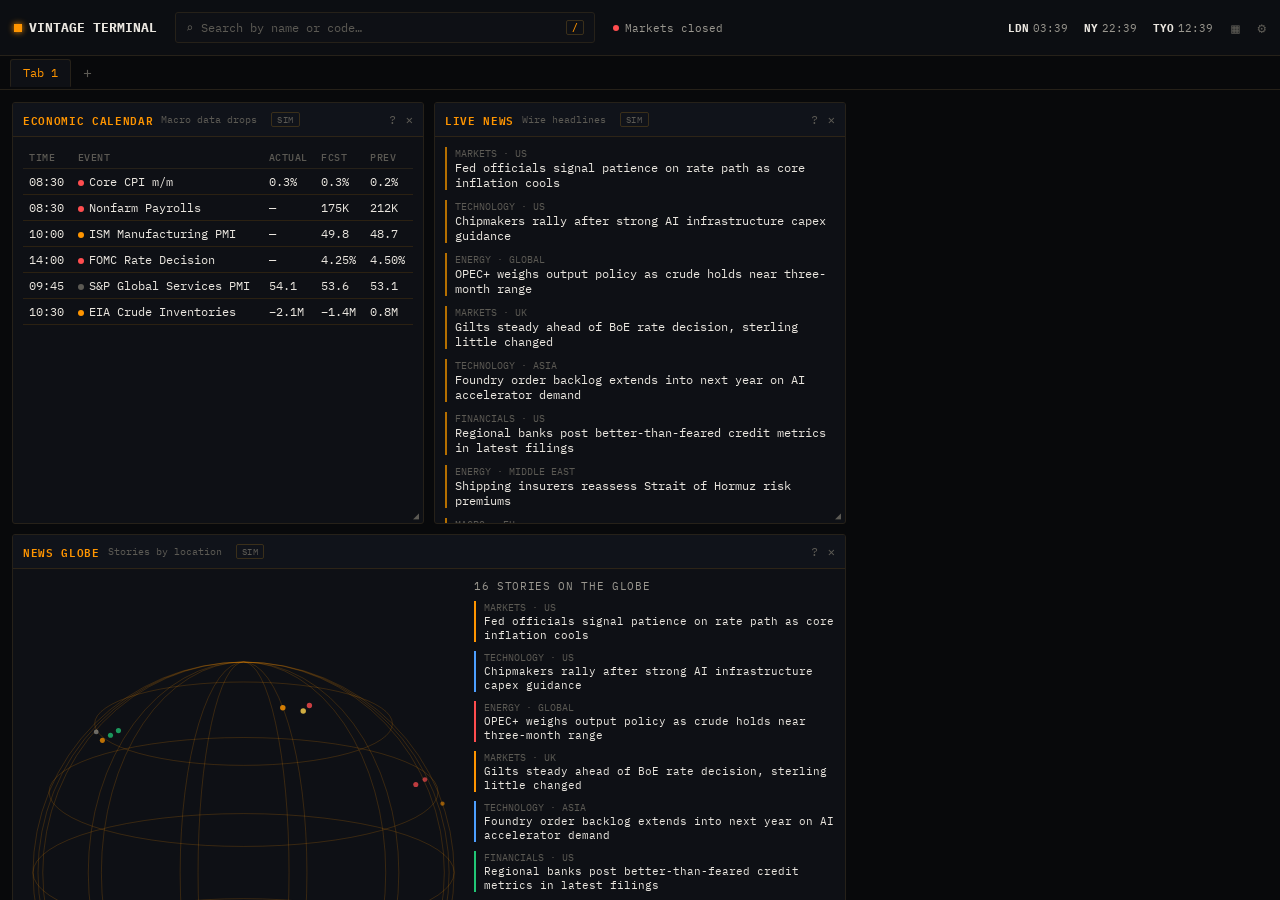
==== index.html @ 7633f11e "Add layout presets and fix chart-drag-vs-panel-drag conflict" ====
<!DOCTYPE html>
<html lang="en">
<head>
<meta charset="UTF-8">
<meta name="viewport" content="width=device-width, initial-scale=1.0">
<title>Vintage Terminal</title>
<link rel="icon" href="data:image/svg+xml,<svg xmlns=%22http://www.w3.org/2000/svg%22 viewBox=%220 0 16 16%22><rect width=%2216%22 height=%2216%22 fill=%22%2308090b%22/><rect x=%223%22 y=%229%22 width=%222%22 height=%224%22 fill=%22%23ff9500%22/><rect x=%227%22 y=%225%22 width=%222%22 height=%228%22 fill=%22%23ff9500%22/><rect x=%2211%22 y=%227%22 width=%222%22 height=%226%22 fill=%22%23ff9500%22/></svg>">
<link rel="stylesheet" href="css/base.css">
<link rel="stylesheet" href="css/dashboard.css">
</head>
<body>

<div class="app">
  <div class="topbar">
    <span class="brand"><span class="brand__mark"></span>VINTAGE TERMINAL</span>
    <div class="topbar__search" id="openPaletteBtn">
      <span>⌕</span><span>Search by name or code…</span><kbd>/</kbd>
    </div>
    <div class="topbar__status">
      <span class="status-dot" id="marketDot"></span>
      <span id="marketStatus">Markets closed</span>
    </div>
    <div class="topbar__clocks">
      <span><b>LDN</b><span id="clockLDN">--:--</span></span>
      <span><b>NY</b><span id="clockNY">--:--</span></span>
      <span><b>TYO</b><span id="clockTYO">--:--</span></span>
    </div>
    <span class="topbar__icon" id="openLayoutsBtn" title="Layouts">▦</span>
    <span class="topbar__icon" id="openSettingsBtn" title="Settings / API keys">⚙</span>
  </div>

  <div class="tabbar" id="tabbar"></div>

  <div class="board" id="board"></div>
</div>

<div class="palette-overlay hidden" id="paletteOverlay">
  <div class="palette">
    <div class="palette__head">
      <div><b>ADD A PANEL</b><span>press / with a code for quick access</span></div>
      <div class="palette__close" id="paletteClose">ESC to close</div>
    </div>
    <div class="palette__search">
      <input type="text" id="paletteInput" placeholder="Search by name or code, Enter to open" autocomplete="off">
    </div>
    <div class="palette__results" id="paletteResults"></div>
  </div>
</div>

<div class="palette-overlay hidden" id="settingsOverlay">
  <div class="palette" style="width:min(520px,92vw);">
    <div class="palette__head">
      <div><b>SETTINGS</b><span>API keys are stored only in this browser</span></div>
      <div class="palette__close" id="settingsClose">ESC to close</div>
    </div>
    <div style="padding:18px 20px;display:flex;flex-direction:column;gap:14px;">
      <div>
        <label class="mono-label" style="display:block;margin-bottom:6px;">Finnhub API Key</label>
        <input type="text" id="finnhubKeyInput" placeholder="Paste your free finnhub.io key…" style="width:100%;padding:8px;font-size:12px;">
        <p style="font-size:11px;color:var(--text-dim);margin:8px 0 0;line-height:1.5;">
          Powers Live News and the Economic Calendar. Get a free key at
          <a href="https://finnhub.io/register" target="_blank" rel="noopener" style="color:var(--accent)">finnhub.io/register</a>.
          Without a key those panels run on simulated data.
        </p>
      </div>
      <div style="font-size:11px;color:var(--text-dim);border-top:1px solid var(--hairline);padding-top:12px;line-height:1.6;">
        Quotes/charts (Yahoo Finance), COT positioning (CFTC), 13F filing dates (SEC EDGAR), and social
        volume (ApeWisdom) run automatically — no key required. Any panel unable to reach live data
        falls back to simulated data and is marked <span class="pill" style="border-color:var(--text-dim);color:var(--text-dim);">SIM</span>.
      </div>
      <button class="btn btn--primary" id="settingsSave" style="align-self:flex-start;padding:8px 16px;">Save</button>
    </div>
  </div>
</div>

<div class="palette-overlay hidden" id="layoutsOverlay">
  <div class="palette" style="width:min(720px,92vw);">
    <div class="palette__head">
      <div><b>LAYOUTS</b><span>pick a preset or save your own</span></div>
      <div class="palette__close" id="layoutsClose">ESC to close</div>
    </div>
    <div class="palette__results" id="layoutsResults" style="padding:16px;"></div>
  </div>
</div>

<script src="js/vendor/lightweight-charts.js"></script>
<script src="js/mock-data.js"></script>
<script src="js/live-data.js"></script>
<script src="js/panels/render.js"></script>
<script src="js/dashboard.js"></script>
</body>
</html>
---- css/base.css ----
/* Vintage Terminal — shared design tokens */

@import url('https://fonts.googleapis.com/css2?family=IBM+Plex+Mono:wght@400;500;600;700&display=swap');

:root {
  --bg: #08090b;
  --bg-raised: #0c0e12;
  --panel-bg: #0e1015;
  --panel-bg-alt: #10131a;
  --panel-border: #262119;
  --panel-border-bright: #3a2f1a;
  --hairline: rgba(255, 153, 0, 0.12);

  --accent: #ff9500;
  --accent-bright: #ffb84d;
  --accent-dim: #b56f00;
  --accent-wash: rgba(255, 149, 0, 0.08);

  --text-primary: #eae6df;
  --text-secondary: #9a978f;
  --text-dim: #5c5a54;

  --green: #21c675;
  --green-dim: #1a5c3d;
  --red: #ff4d4f;
  --red-dim: #6e2323;

  --font-mono: 'IBM Plex Mono', ui-monospace, 'SFMono-Regular', Menlo, Consolas, monospace;

  --radius: 3px;
  --header-h: 56px;
}

* { box-sizing: border-box; }

html, body {
  margin: 0;
  padding: 0;
  background: var(--bg);
  color: var(--text-primary);
  font-family: var(--font-mono);
  -webkit-font-smoothing: antialiased;
}

body { min-height: 100vh; }

a { color: inherit; text-decoration: none; }

::selection { background: var(--accent); color: #000; }

::-webkit-scrollbar { width: 10px; height: 10px; }
::-webkit-scrollbar-track { background: var(--bg); }
::-webkit-scrollbar-thumb { background: var(--panel-border-bright); border-radius: 5px; }
::-webkit-scrollbar-thumb:hover { background: var(--accent-dim); }

button, input, select, textarea {
  font-family: var(--font-mono);
  color: var(--text-primary);
  background: transparent;
  border: 1px solid var(--panel-border);
  outline: none;
}

button { cursor: pointer; }

.mono-label {
  text-transform: uppercase;
  letter-spacing: 0.06em;
  font-size: 11px;
  color: var(--text-secondary);
}

.up { color: var(--green); }
.down { color: var(--red); }
.flat { color: var(--text-secondary); }

.pill {
  display: inline-block;
  border: 1px solid var(--panel-border-bright);
  color: var(--accent);
  font-size: 10px;
  letter-spacing: 0.04em;
  padding: 2px 6px;
  border-radius: 2px;
}

.btn {
  font-family: var(--font-mono);
  font-size: 12px;
  letter-spacing: 0.04em;
  padding: 9px 16px;
  border-radius: var(--radius);
  border: 1px solid var(--panel-border-bright);
  background: transparent;
  transition: border-color .15s, background .15s, color .15s;
}
.btn:hover { border-color: var(--accent); color: var(--accent); }
.btn--primary {
  background: var(--accent);
  color: #000;
  border-color: var(--accent);
  font-weight: 600;
}
.btn--primary:hover { background: var(--accent-bright); color: #000; }
---- css/dashboard.css ----
html, body { height: 100%; overflow: hidden; }

.app { display: flex; flex-direction: column; height: 100vh; }

/* Top bar */
.topbar {
  display: flex;
  align-items: center;
  gap: 18px;
  padding: 0 14px;
  height: var(--header-h);
  border-bottom: 1px solid var(--panel-border);
  background: var(--bg-raised);
  flex-shrink: 0;
}
.topbar .brand { font-weight: 700; font-size: 13px; display: flex; align-items: center; gap: 7px; }
.topbar .brand__mark { width: 8px; height: 8px; background: var(--accent); box-shadow: 0 0 6px var(--accent); }
.topbar__search {
  flex: 1;
  max-width: 420px;
  display: flex;
  align-items: center;
  gap: 8px;
  background: var(--panel-bg);
  border: 1px solid var(--panel-border);
  border-radius: 3px;
  padding: 7px 10px;
  color: var(--text-dim);
  font-size: 12px;
  cursor: pointer;
}
.topbar__search:hover { border-color: var(--accent-dim); }
.topbar__search kbd {
  margin-left: auto;
  border: 1px solid var(--panel-border-bright);
  border-radius: 2px;
  padding: 1px 5px;
  color: var(--accent);
  font-size: 10px;
}
.topbar__clocks { display: flex; gap: 16px; font-size: 11px; color: var(--text-secondary); margin-left: auto; }
.topbar__clocks b { color: var(--text-primary); margin-right: 4px; }
.topbar__status { display: flex; align-items: center; gap: 6px; font-size: 11px; color: var(--text-secondary); }
.status-dot { width: 6px; height: 6px; border-radius: 50%; background: var(--red); }
.status-dot.open { background: var(--green); box-shadow: 0 0 6px var(--green); }
.topbar__feedback { font-size: 11px; color: var(--text-dim); }
.topbar__feedback:hover { color: var(--accent); }
.topbar__icon { color: var(--text-dim); font-size: 14px; cursor: pointer; }
.topbar__icon:hover { color: var(--accent); }

.data-badge { font-size: 9px; letter-spacing: 0.06em; padding: 1px 5px; border-radius: 2px; margin-left: 6px; }
.data-badge.live { color: var(--green); border: 1px solid var(--green-dim); }
.data-badge.sim { color: var(--text-dim); border: 1px solid var(--panel-border-bright); }

.panel__resize {
  position: absolute;
  right: 0; bottom: 0;
  width: 14px; height: 14px;
  cursor: nwse-resize;
  color: var(--text-dim);
  font-size: 10px;
  line-height: 14px;
  text-align: center;
  user-select: none;
}
.panel__resize:hover { color: var(--accent); }

/* Tab bar */
.tabbar {
  display: flex;
  align-items: center;
  gap: 2px;
  padding: 0 10px;
  height: 34px;
  border-bottom: 1px solid var(--panel-border);
  background: var(--bg);
  flex-shrink: 0;
}
.tab {
  display: flex;
  align-items: center;
  gap: 8px;
  padding: 0 12px;
  height: 28px;
  font-size: 12px;
  color: var(--text-secondary);
  border-radius: 3px 3px 0 0;
  cursor: pointer;
}
.tab.active { color: var(--accent); background: var(--panel-bg); border: 1px solid var(--panel-border); border-bottom-color: var(--panel-bg); }
.tab__close { color: var(--text-dim); font-size: 13px; }
.tab__close:hover { color: var(--red); }
.tab--add { color: var(--text-dim); width: 28px; justify-content: center; font-size: 15px; }
.tab--add:hover { color: var(--accent); }

/* Panel grid */
.board {
  flex: 1;
  overflow: auto;
  padding: 12px;
  display: grid;
  grid-template-columns: repeat(12, 1fr);
  grid-auto-rows: 26px;
  gap: 10px;
  align-content: start;
}
.board:empty::after {
  content: 'No panels yet — press / to add one';
  grid-column: 1 / -1;
  text-align: center;
  color: var(--text-dim);
  font-size: 13px;
  padding: 80px 0;
}

.panel {
  position: relative;
  border: 1px solid var(--panel-border);
  background: var(--panel-bg);
  border-radius: 3px;
  display: flex;
  flex-direction: column;
  overflow: hidden;
}
.panel.size-sm { grid-column: span 3; grid-row: span 8; }
.panel.size-md { grid-column: span 4; grid-row: span 12; }
.panel.size-lg { grid-column: span 6; grid-row: span 18; }
.panel.size-xl { grid-column: span 8; grid-row: span 18; }
.panel.dragging { opacity: 0.35; }
.panel.drag-over { border-color: var(--accent); }

@media (max-width: 900px) {
  .panel.size-sm, .panel.size-md, .panel.size-lg, .panel.size-xl { grid-column: 1 / -1; }
}

.panel__head {
  display: flex;
  align-items: center;
  gap: 8px;
  padding: 7px 10px;
  border-bottom: 1px solid var(--hairline);
  background: var(--panel-bg-alt);
  cursor: grab;
  flex-shrink: 0;
}
.panel__head:active { cursor: grabbing; }
.panel__title { font-size: 11px; text-transform: uppercase; letter-spacing: 0.06em; color: var(--accent); font-weight: 600; }
.panel__subtitle { font-size: 10px; color: var(--text-dim); }
.panel__controls { margin-left: auto; display: flex; gap: 10px; color: var(--text-dim); font-size: 12px; }
.panel__controls span:hover { color: var(--accent); }
.panel__controls .panel__close:hover { color: var(--red); }
.panel__body { flex: 1; overflow: auto; padding: 10px; font-size: 12px; position: relative; }
.panel__body.no-pad { padding: 0; }

/* generic tables inside panels */
.dtable { width: 100%; border-collapse: collapse; font-size: 12px; }
.dtable th { text-align: left; color: var(--text-dim); font-weight: 500; font-size: 10px; text-transform: uppercase; letter-spacing: 0.05em; padding: 4px 6px; border-bottom: 1px solid var(--panel-border); position: sticky; top: 0; background: var(--panel-bg); }
.dtable td { padding: 5px 6px; border-bottom: 1px solid var(--hairline); }
.dtable tr:hover td { background: var(--accent-wash); }

.bar-row { display: flex; align-items: center; gap: 8px; margin-bottom: 8px; font-size: 11px; }
.bar-row__label { width: 90px; flex-shrink: 0; color: var(--text-secondary); }
.bar-row__track { flex: 1; height: 6px; background: var(--panel-border); border-radius: 3px; overflow: hidden; }
.bar-row__fill { height: 100%; border-radius: 3px; }
.bar-row__value { width: 52px; text-align: right; flex-shrink: 0; }

/* Command palette */
.palette-overlay {
  position: fixed; inset: 0;
  background: rgba(4, 4, 5, 0.75);
  backdrop-filter: blur(2px);
  display: flex;
  align-items: flex-start;
  justify-content: center;
  padding-top: 8vh;
  z-index: 200;
}
.palette-overlay.hidden { display: none; }
.palette {
  width: min(880px, 92vw);
  max-height: 76vh;
  background: var(--panel-bg);
  border: 1px solid var(--panel-border-bright);
  border-radius: 6px;
  display: flex;
  flex-direction: column;
  box-shadow: 0 30px 90px rgba(0,0,0,0.6);
}
.palette__head {
  display: flex;
  justify-content: space-between;
  align-items: center;
  padding: 12px 16px;
  border-bottom: 1px solid var(--hairline);
}
.palette__head b { color: var(--accent); font-size: 12px; letter-spacing: 0.04em; }
.palette__head span { color: var(--text-dim); font-size: 11px; margin-left: 8px; }
.palette__close { color: var(--text-dim); font-size: 11px; cursor: pointer; }
.palette__close:hover { color: var(--accent); }
.palette__search {
  padding: 12px 16px;
  border-bottom: 1px solid var(--panel-border);
}
.palette__search input {
  width: 100%;
  border: none;
  font-size: 15px;
  padding: 4px 2px;
  background: transparent;
}
.palette__results { overflow-y: auto; padding: 10px 16px 18px; }
.palette__category { color: var(--text-dim); font-size: 10px; text-transform: uppercase; letter-spacing: 0.08em; margin: 14px 0 8px; }
.palette__grid { display: grid; grid-template-columns: repeat(auto-fill, minmax(190px, 1fr)); gap: 8px; }
.palette__item {
  border: 1px solid var(--panel-border);
  border-radius: 3px;
  padding: 10px 12px;
  cursor: pointer;
}
.palette__item:hover, .palette__item.focused { border-color: var(--accent); background: var(--accent-wash); }
.palette__item b { display: block; font-size: 13px; color: var(--accent); margin-bottom: 3px; }
.palette__item p { margin: 0 0 8px; font-size: 11px; color: var(--text-secondary); }
.palette__item .pill { font-size: 10px; }
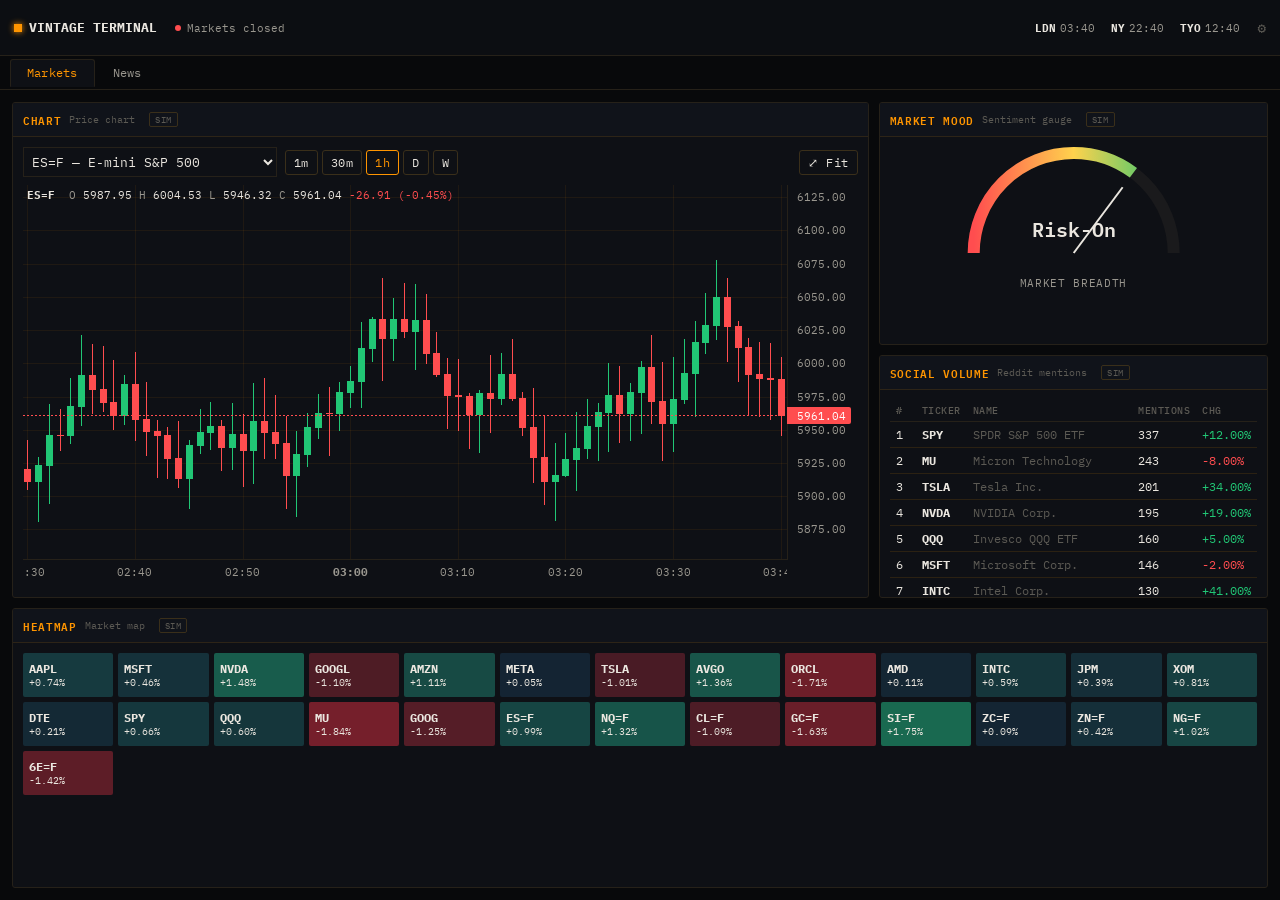
==== commit 441bcac9: "Replace the windowed panel system with a fixed two-tab dashboard" ====
--- a/index.html
+++ b/index.html
@@ -13,9 +13,6 @@
 <div class="app">
   <div class="topbar">
     <span class="brand"><span class="brand__mark"></span>VINTAGE TERMINAL</span>
-    <div class="topbar__search" id="openPaletteBtn">
-      <span>⌕</span><span>Search by name or code…</span><kbd>/</kbd>
-    </div>
     <div class="topbar__status">
       <span class="status-dot" id="marketDot"></span>
       <span id="marketStatus">Markets closed</span>
@@ -25,25 +22,29 @@
       <span><b>NY</b><span id="clockNY">--:--</span></span>
       <span><b>TYO</b><span id="clockTYO">--:--</span></span>
     </div>
-    <span class="topbar__icon" id="openLayoutsBtn" title="Layouts">▦</span>
     <span class="topbar__icon" id="openSettingsBtn" title="Settings / API keys">⚙</span>
   </div>
 
-  <div class="tabbar" id="tabbar"></div>
+  <div class="tabbar" id="tabbar">
+    <div class="tab active" data-tab="markets">Markets</div>
+    <div class="tab" data-tab="news">News</div>
+  </div>
 
-  <div class="board" id="board"></div>
-</div>
+  <div class="board" id="boardMarkets">
+    <div class="dash-grid dash-grid--markets">
+      <div class="panel area-chart" id="panelChart"></div>
+      <div class="panel area-mood" id="panelMood"></div>
+      <div class="panel area-social" id="panelSocial"></div>
+      <div class="panel area-heatmap" id="panelHeatmap"></div>
+    </div>
+  </div>
 
-<div class="palette-overlay hidden" id="paletteOverlay">
-  <div class="palette">
-    <div class="palette__head">
-      <div><b>ADD A PANEL</b><span>press / with a code for quick access</span></div>
-      <div class="palette__close" id="paletteClose">ESC to close</div>
+  <div class="board hidden" id="boardNews">
+    <div class="dash-grid dash-grid--news">
+      <div class="panel area-globe" id="panelGlobe"></div>
+      <div class="panel area-news" id="panelNews"></div>
+      <div class="panel area-calendar" id="panelCalendar"></div>
     </div>
-    <div class="palette__search">
-      <input type="text" id="paletteInput" placeholder="Search by name or code, Enter to open" autocomplete="off">
-    </div>
-    <div class="palette__results" id="paletteResults"></div>
   </div>
 </div>
 
@@ -73,16 +74,6 @@
   </div>
 </div>
 
-<div class="palette-overlay hidden" id="layoutsOverlay">
-  <div class="palette" style="width:min(720px,92vw);">
-    <div class="palette__head">
-      <div><b>LAYOUTS</b><span>pick a preset or save your own</span></div>
-      <div class="palette__close" id="layoutsClose">ESC to close</div>
-    </div>
-    <div class="palette__results" id="layoutsResults" style="padding:16px;"></div>
-  </div>
-</div>
-
 <script src="js/vendor/lightweight-charts.js"></script>
 <script src="js/mock-data.js"></script>
 <script src="js/live-data.js"></script>
--- a/css/dashboard.css
+++ b/css/dashboard.css
@@ -15,55 +15,17 @@
 }
 .topbar .brand { font-weight: 700; font-size: 13px; display: flex; align-items: center; gap: 7px; }
 .topbar .brand__mark { width: 8px; height: 8px; background: var(--accent); box-shadow: 0 0 6px var(--accent); }
-.topbar__search {
-  flex: 1;
-  max-width: 420px;
-  display: flex;
-  align-items: center;
-  gap: 8px;
-  background: var(--panel-bg);
-  border: 1px solid var(--panel-border);
-  border-radius: 3px;
-  padding: 7px 10px;
-  color: var(--text-dim);
-  font-size: 12px;
-  cursor: pointer;
-}
-.topbar__search:hover { border-color: var(--accent-dim); }
-.topbar__search kbd {
-  margin-left: auto;
-  border: 1px solid var(--panel-border-bright);
-  border-radius: 2px;
-  padding: 1px 5px;
-  color: var(--accent);
-  font-size: 10px;
-}
 .topbar__clocks { display: flex; gap: 16px; font-size: 11px; color: var(--text-secondary); margin-left: auto; }
 .topbar__clocks b { color: var(--text-primary); margin-right: 4px; }
 .topbar__status { display: flex; align-items: center; gap: 6px; font-size: 11px; color: var(--text-secondary); }
 .status-dot { width: 6px; height: 6px; border-radius: 50%; background: var(--red); }
 .status-dot.open { background: var(--green); box-shadow: 0 0 6px var(--green); }
-.topbar__feedback { font-size: 11px; color: var(--text-dim); }
-.topbar__feedback:hover { color: var(--accent); }
 .topbar__icon { color: var(--text-dim); font-size: 14px; cursor: pointer; }
 .topbar__icon:hover { color: var(--accent); }
 
 .data-badge { font-size: 9px; letter-spacing: 0.06em; padding: 1px 5px; border-radius: 2px; margin-left: 6px; }
 .data-badge.live { color: var(--green); border: 1px solid var(--green-dim); }
 .data-badge.sim { color: var(--text-dim); border: 1px solid var(--panel-border-bright); }
-
-.panel__resize {
-  position: absolute;
-  right: 0; bottom: 0;
-  width: 14px; height: 14px;
-  cursor: nwse-resize;
-  color: var(--text-dim);
-  font-size: 10px;
-  line-height: 14px;
-  text-align: center;
-  user-select: none;
-}
-.panel__resize:hover { color: var(--accent); }
 
 /* Tab bar */
 .tabbar {
@@ -77,44 +39,52 @@
   flex-shrink: 0;
 }
 .tab {
+  padding: 0 16px;
+  height: 28px;
   display: flex;
   align-items: center;
-  gap: 8px;
-  padding: 0 12px;
-  height: 28px;
   font-size: 12px;
+  letter-spacing: 0.02em;
   color: var(--text-secondary);
   border-radius: 3px 3px 0 0;
   cursor: pointer;
 }
 .tab.active { color: var(--accent); background: var(--panel-bg); border: 1px solid var(--panel-border); border-bottom-color: var(--panel-bg); }
-.tab__close { color: var(--text-dim); font-size: 13px; }
-.tab__close:hover { color: var(--red); }
-.tab--add { color: var(--text-dim); width: 28px; justify-content: center; font-size: 15px; }
-.tab--add:hover { color: var(--accent); }
 
-/* Panel grid */
-.board {
-  flex: 1;
-  overflow: auto;
-  padding: 12px;
-  display: grid;
-  grid-template-columns: repeat(12, 1fr);
-  grid-auto-rows: 26px;
-  gap: 10px;
-  align-content: start;
+/* Dashboard board — fixed layout per tab, no drag/resize */
+.board { flex: 1; overflow: auto; padding: 12px; }
+.board.hidden { display: none; }
+
+.dash-grid { display: grid; gap: 10px; height: 100%; min-height: 640px; }
+.dash-grid--markets {
+  grid-template-columns: 2.2fr 1fr;
+  grid-template-rows: 1fr 1fr 280px;
+  grid-template-areas:
+    "chart mood"
+    "chart social"
+    "heatmap heatmap";
 }
-.board:empty::after {
-  content: 'No panels yet — press / to add one';
-  grid-column: 1 / -1;
-  text-align: center;
-  color: var(--text-dim);
-  font-size: 13px;
-  padding: 80px 0;
+.dash-grid--news {
+  grid-template-columns: 1fr 1fr;
+  grid-template-rows: 1.4fr 1fr;
+  grid-template-areas:
+    "globe globe"
+    "news calendar";
+}
+.area-chart { grid-area: chart; }
+.area-mood { grid-area: mood; }
+.area-social { grid-area: social; }
+.area-heatmap { grid-area: heatmap; }
+.area-globe { grid-area: globe; }
+.area-news { grid-area: news; }
+.area-calendar { grid-area: calendar; }
+
+@media (max-width: 900px) {
+  .dash-grid { display: flex; flex-direction: column; min-height: 0; }
+  .dash-grid .panel { min-height: 320px; }
 }
 
 .panel {
-  position: relative;
   border: 1px solid var(--panel-border);
   background: var(--panel-bg);
   border-radius: 3px;
@@ -122,17 +92,6 @@
   flex-direction: column;
   overflow: hidden;
 }
-.panel.size-sm { grid-column: span 3; grid-row: span 8; }
-.panel.size-md { grid-column: span 4; grid-row: span 12; }
-.panel.size-lg { grid-column: span 6; grid-row: span 18; }
-.panel.size-xl { grid-column: span 8; grid-row: span 18; }
-.panel.dragging { opacity: 0.35; }
-.panel.drag-over { border-color: var(--accent); }
-
-@media (max-width: 900px) {
-  .panel.size-sm, .panel.size-md, .panel.size-lg, .panel.size-xl { grid-column: 1 / -1; }
-}
-
 .panel__head {
   display: flex;
   align-items: center;
@@ -140,15 +99,10 @@
   padding: 7px 10px;
   border-bottom: 1px solid var(--hairline);
   background: var(--panel-bg-alt);
-  cursor: grab;
   flex-shrink: 0;
 }
-.panel__head:active { cursor: grabbing; }
 .panel__title { font-size: 11px; text-transform: uppercase; letter-spacing: 0.06em; color: var(--accent); font-weight: 600; }
 .panel__subtitle { font-size: 10px; color: var(--text-dim); }
-.panel__controls { margin-left: auto; display: flex; gap: 10px; color: var(--text-dim); font-size: 12px; }
-.panel__controls span:hover { color: var(--accent); }
-.panel__controls .panel__close:hover { color: var(--red); }
 .panel__body { flex: 1; overflow: auto; padding: 10px; font-size: 12px; position: relative; }
 .panel__body.no-pad { padding: 0; }
 
@@ -164,7 +118,7 @@
 .bar-row__fill { height: 100%; border-radius: 3px; }
 .bar-row__value { width: 52px; text-align: right; flex-shrink: 0; }
 
-/* Command palette */
+/* Settings modal (reuses the palette look) */
 .palette-overlay {
   position: fixed; inset: 0;
   background: rgba(4, 4, 5, 0.75);
@@ -197,27 +151,3 @@
 .palette__head span { color: var(--text-dim); font-size: 11px; margin-left: 8px; }
 .palette__close { color: var(--text-dim); font-size: 11px; cursor: pointer; }
 .palette__close:hover { color: var(--accent); }
-.palette__search {
-  padding: 12px 16px;
-  border-bottom: 1px solid var(--panel-border);
-}
-.palette__search input {
-  width: 100%;
-  border: none;
-  font-size: 15px;
-  padding: 4px 2px;
-  background: transparent;
-}
-.palette__results { overflow-y: auto; padding: 10px 16px 18px; }
-.palette__category { color: var(--text-dim); font-size: 10px; text-transform: uppercase; letter-spacing: 0.08em; margin: 14px 0 8px; }
-.palette__grid { display: grid; grid-template-columns: repeat(auto-fill, minmax(190px, 1fr)); gap: 8px; }
-.palette__item {
-  border: 1px solid var(--panel-border);
-  border-radius: 3px;
-  padding: 10px 12px;
-  cursor: pointer;
-}
-.palette__item:hover, .palette__item.focused { border-color: var(--accent); background: var(--accent-wash); }
-.palette__item b { display: block; font-size: 13px; color: var(--accent); margin-bottom: 3px; }
-.palette__item p { margin: 0 0 8px; font-size: 11px; color: var(--text-secondary); }
-.palette__item .pill { font-size: 10px; }
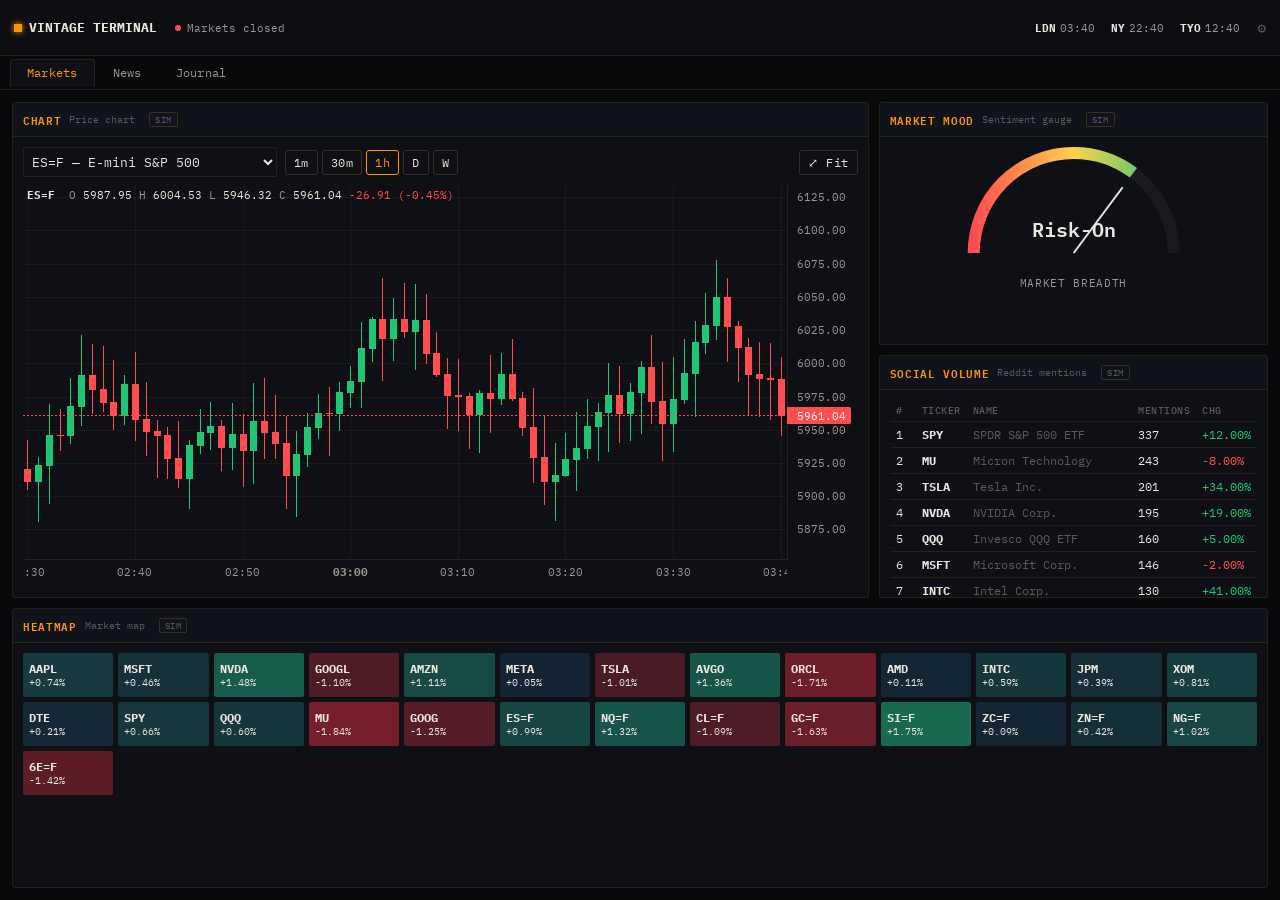
==== commit 73729a0d: "Add a Trading Journal tab" ====
--- a/index.html
+++ b/index.html
@@ -28,6 +28,7 @@
   <div class="tabbar" id="tabbar">
     <div class="tab active" data-tab="markets">Markets</div>
     <div class="tab" data-tab="news">News</div>
+    <div class="tab" data-tab="journal">Journal</div>
   </div>
 
   <div class="board" id="boardMarkets">
@@ -41,9 +42,15 @@
 
   <div class="board hidden" id="boardNews">
     <div class="dash-grid dash-grid--news">
-      <div class="panel area-globe" id="panelGlobe"></div>
       <div class="panel area-news" id="panelNews"></div>
       <div class="panel area-calendar" id="panelCalendar"></div>
+    </div>
+  </div>
+
+  <div class="board hidden" id="boardJournal">
+    <div class="dash-grid dash-grid--journal">
+      <div class="panel area-entry" id="panelTradeEntry"></div>
+      <div class="panel area-log" id="panelTradeLog"></div>
     </div>
   </div>
 </div>
--- a/css/dashboard.css
+++ b/css/dashboard.css
@@ -65,19 +65,25 @@
     "heatmap heatmap";
 }
 .dash-grid--news {
-  grid-template-columns: 1fr 1fr;
-  grid-template-rows: 1.4fr 1fr;
+  grid-template-columns: 1fr;
+  grid-template-rows: 1.7fr 1fr;
   grid-template-areas:
-    "globe globe"
-    "news calendar";
+    "news"
+    "calendar";
+}
+.dash-grid--journal {
+  grid-template-columns: 1fr 2.3fr;
+  grid-template-rows: 1fr;
+  grid-template-areas: "entry log";
 }
 .area-chart { grid-area: chart; }
 .area-mood { grid-area: mood; }
 .area-social { grid-area: social; }
 .area-heatmap { grid-area: heatmap; }
-.area-globe { grid-area: globe; }
 .area-news { grid-area: news; }
 .area-calendar { grid-area: calendar; }
+.area-entry { grid-area: entry; }
+.area-log { grid-area: log; }
 
 @media (max-width: 900px) {
   .dash-grid { display: flex; flex-direction: column; min-height: 0; }
@@ -105,6 +111,9 @@
 .panel__subtitle { font-size: 10px; color: var(--text-dim); }
 .panel__body { flex: 1; overflow: auto; padding: 10px; font-size: 12px; position: relative; }
 .panel__body.no-pad { padding: 0; }
+
+.news-link:hover { color: var(--accent); }
+.news-link:hover > div:first-child { color: var(--accent-dim); }
 
 /* generic tables inside panels */
 .dtable { width: 100%; border-collapse: collapse; font-size: 12px; }
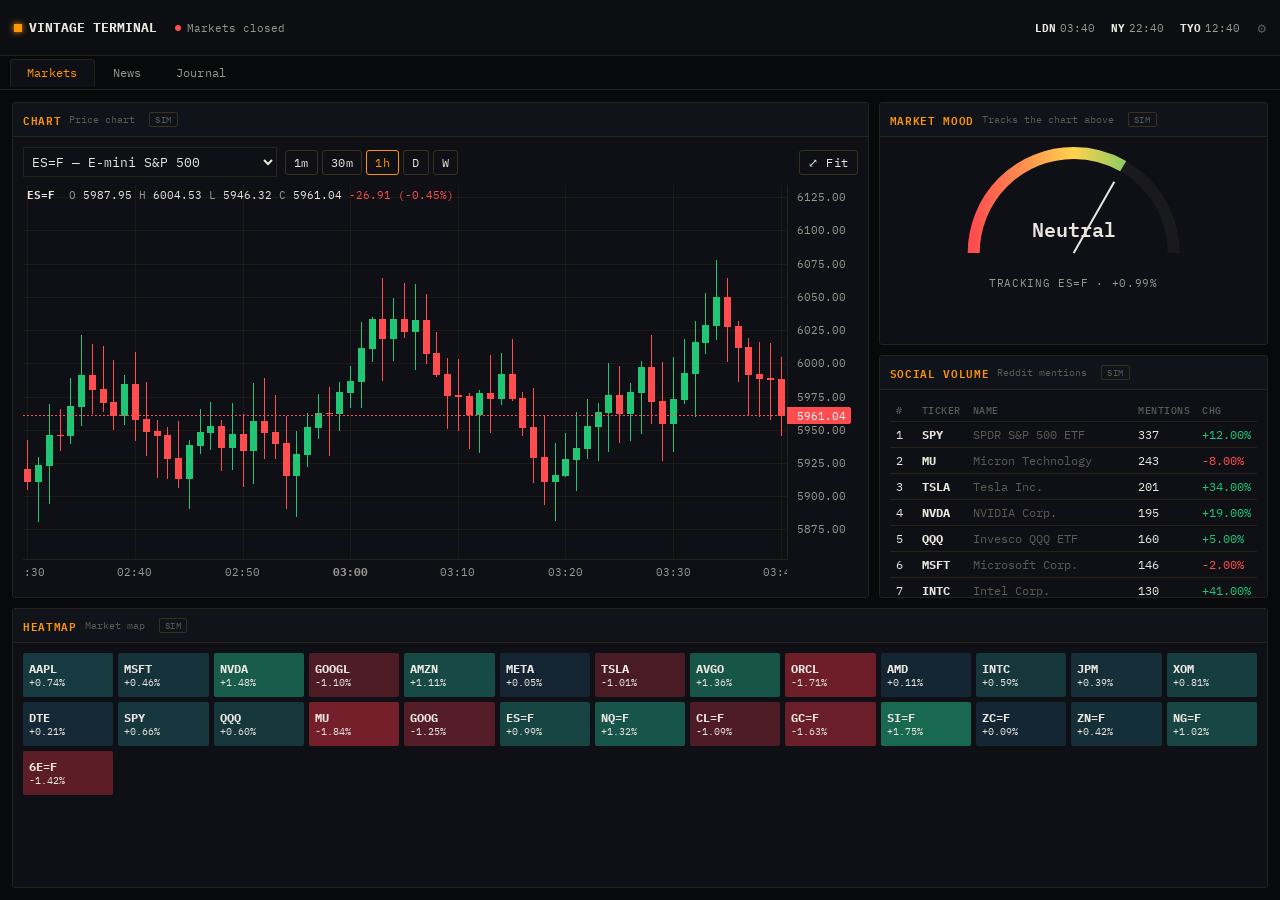
==== commit 792959c3: "Replace Finnhub economic calendar with ForexFactory (free, no key)" ====
--- a/index.html
+++ b/index.html
@@ -66,15 +66,17 @@
         <label class="mono-label" style="display:block;margin-bottom:6px;">Finnhub API Key</label>
         <input type="text" id="finnhubKeyInput" placeholder="Paste your free finnhub.io key…" style="width:100%;padding:8px;font-size:12px;">
         <p style="font-size:11px;color:var(--text-dim);margin:8px 0 0;line-height:1.5;">
-          Powers Live News and the Economic Calendar. Get a free key at
+          Powers Live News. Get a free key at
           <a href="https://finnhub.io/register" target="_blank" rel="noopener" style="color:var(--accent)">finnhub.io/register</a>.
-          Without a key those panels run on simulated data.
+          Without a key, headlines run on simulated data.
         </p>
       </div>
       <div style="font-size:11px;color:var(--text-dim);border-top:1px solid var(--hairline);padding-top:12px;line-height:1.6;">
-        Quotes/charts (Yahoo Finance), COT positioning (CFTC), 13F filing dates (SEC EDGAR), and social
-        volume (ApeWisdom) run automatically — no key required. Any panel unable to reach live data
-        falls back to simulated data and is marked <span class="pill" style="border-color:var(--text-dim);color:var(--text-dim);">SIM</span>.
+        Quotes/charts (Yahoo Finance), COT positioning (CFTC), 13F filing dates (SEC EDGAR), social
+        volume (ApeWisdom), and the Economic Calendar (ForexFactory) run automatically — no key
+        required. Any panel unable to reach live data falls back to simulated data and is marked
+        <span class="pill" style="border-color:var(--text-dim);color:var(--text-dim);">SIM</span>
+        (hover a SIM badge to see why).
       </div>
       <button class="btn btn--primary" id="settingsSave" style="align-self:flex-start;padding:8px 16px;">Save</button>
     </div>
--- a/css/dashboard.css
+++ b/css/dashboard.css
@@ -25,7 +25,7 @@
 
 .data-badge { font-size: 9px; letter-spacing: 0.06em; padding: 1px 5px; border-radius: 2px; margin-left: 6px; }
 .data-badge.live { color: var(--green); border: 1px solid var(--green-dim); }
-.data-badge.sim { color: var(--text-dim); border: 1px solid var(--panel-border-bright); }
+.data-badge.sim { color: var(--text-dim); border: 1px solid var(--panel-border-bright); cursor: help; }
 
 /* Tab bar */
 .tabbar {
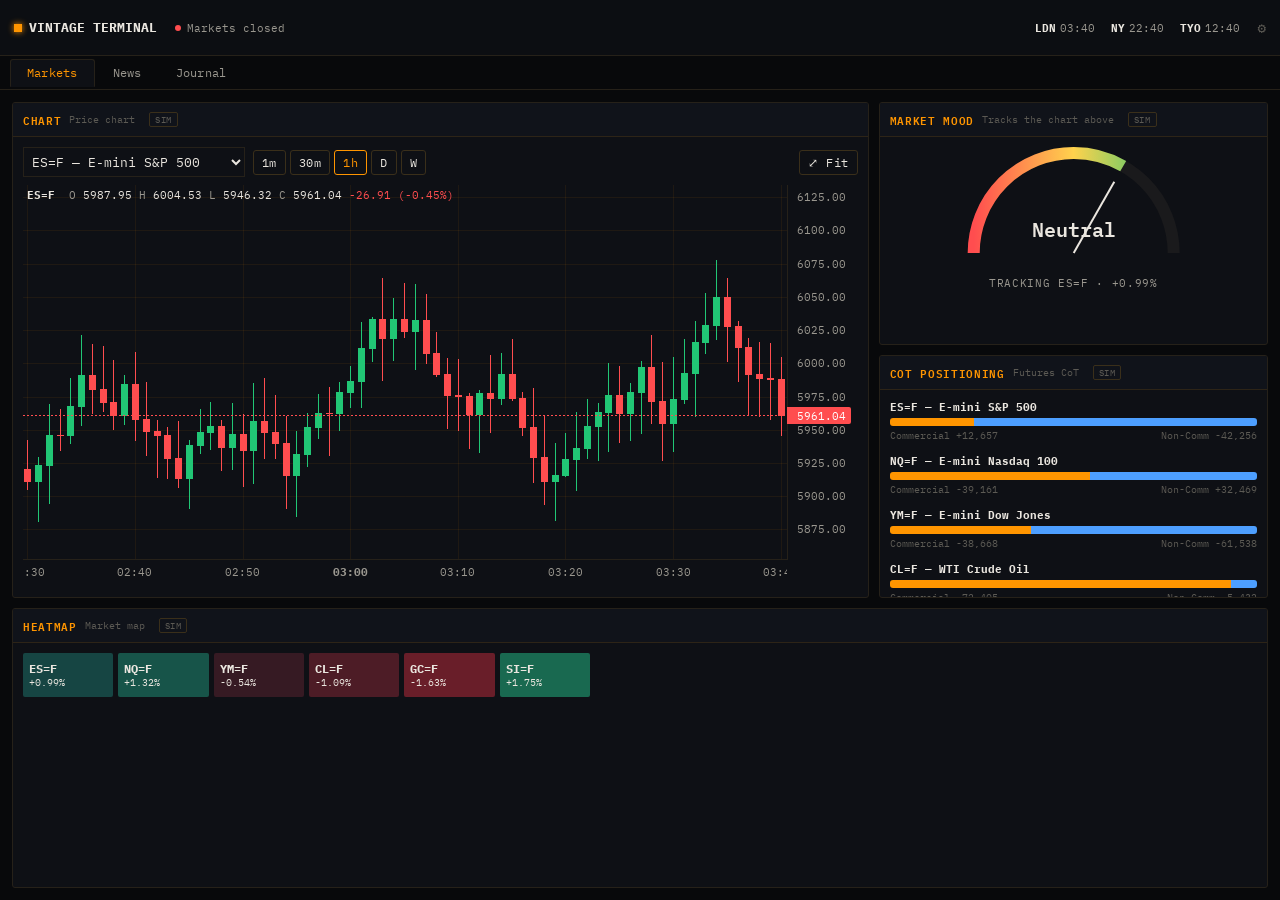
==== commit 56f186c6: "Narrow instrument universe to 6 futures/commodities, drop stocks" ====
--- a/index.html
+++ b/index.html
@@ -72,9 +72,9 @@
         </p>
       </div>
       <div style="font-size:11px;color:var(--text-dim);border-top:1px solid var(--hairline);padding-top:12px;line-height:1.6;">
-        Quotes/charts (Yahoo Finance), COT positioning (CFTC), 13F filing dates (SEC EDGAR), social
-        volume (ApeWisdom), and the Economic Calendar (ForexFactory) run automatically — no key
-        required. Any panel unable to reach live data falls back to simulated data and is marked
+        Quotes/charts (Yahoo Finance), COT positioning (CFTC), and the Economic Calendar
+        (ForexFactory) run automatically — no key required. Any panel unable to reach live
+        data falls back to simulated data and is marked
         <span class="pill" style="border-color:var(--text-dim);color:var(--text-dim);">SIM</span>
         (hover a SIM badge to see why).
       </div>
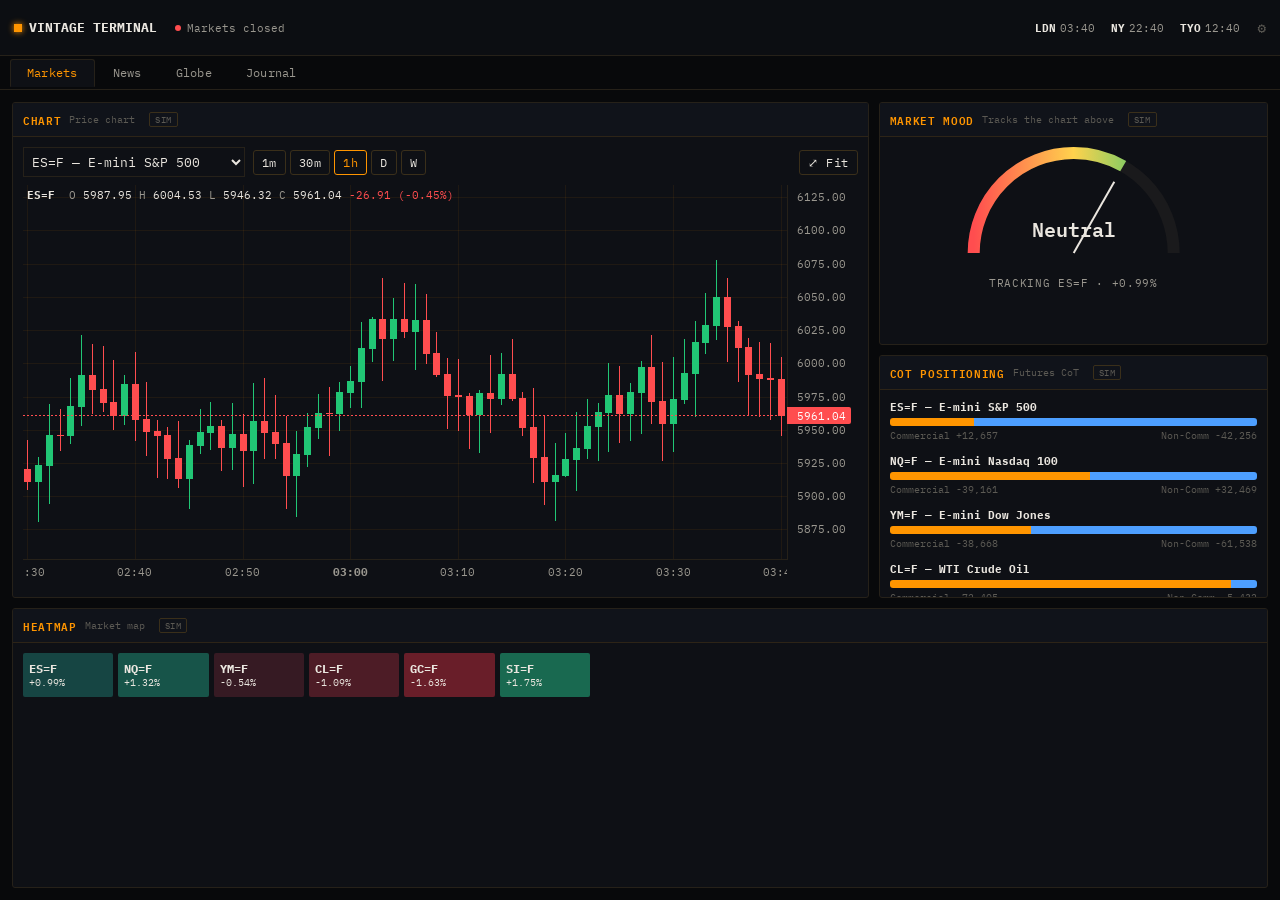
==== commit 4985577b: "Add Globe tab: interactive geopolitical risk map for futures markets" ====
--- a/index.html
+++ b/index.html
@@ -5,6 +5,7 @@
 <meta name="viewport" content="width=device-width, initial-scale=1.0">
 <title>Vintage Terminal</title>
 <link rel="icon" href="data:image/svg+xml,<svg xmlns=%22http://www.w3.org/2000/svg%22 viewBox=%220 0 16 16%22><rect width=%2216%22 height=%2216%22 fill=%22%2308090b%22/><rect x=%223%22 y=%229%22 width=%222%22 height=%224%22 fill=%22%23ff9500%22/><rect x=%227%22 y=%225%22 width=%222%22 height=%228%22 fill=%22%23ff9500%22/><rect x=%2211%22 y=%227%22 width=%222%22 height=%226%22 fill=%22%23ff9500%22/></svg>">
+<link rel="stylesheet" href="js/vendor/leaflet/leaflet.css">
 <link rel="stylesheet" href="css/base.css">
 <link rel="stylesheet" href="css/dashboard.css">
 </head>
@@ -28,6 +29,7 @@
   <div class="tabbar" id="tabbar">
     <div class="tab active" data-tab="markets">Markets</div>
     <div class="tab" data-tab="news">News</div>
+    <div class="tab" data-tab="globe">Globe</div>
     <div class="tab" data-tab="journal">Journal</div>
   </div>
 
@@ -44,6 +46,13 @@
     <div class="dash-grid dash-grid--news">
       <div class="panel area-news" id="panelNews"></div>
       <div class="panel area-calendar" id="panelCalendar"></div>
+    </div>
+  </div>
+
+  <div class="board hidden" id="boardGlobe">
+    <div class="dash-grid dash-grid--globe">
+      <div class="panel area-globemap" id="panelGlobeMap"></div>
+      <div class="panel area-globefeed" id="panelGlobeFeed"></div>
     </div>
   </div>
 
@@ -84,6 +93,7 @@
 </div>
 
 <script src="js/vendor/lightweight-charts.js"></script>
+<script src="js/vendor/leaflet/leaflet.js"></script>
 <script src="js/mock-data.js"></script>
 <script src="js/live-data.js"></script>
 <script src="js/panels/render.js"></script>
--- a/css/dashboard.css
+++ b/css/dashboard.css
@@ -76,6 +76,11 @@
   grid-template-rows: 1fr;
   grid-template-areas: "entry log";
 }
+.dash-grid--globe {
+  grid-template-columns: 2.6fr 1fr;
+  grid-template-rows: 1fr;
+  grid-template-areas: "globemap globefeed";
+}
 .area-chart { grid-area: chart; }
 .area-mood { grid-area: mood; }
 .area-social { grid-area: social; }
@@ -84,6 +89,8 @@
 .area-calendar { grid-area: calendar; }
 .area-entry { grid-area: entry; }
 .area-log { grid-area: log; }
+.area-globemap { grid-area: globemap; }
+.area-globefeed { grid-area: globefeed; }
 
 @media (max-width: 900px) {
   .dash-grid { display: flex; flex-direction: column; min-height: 0; }
@@ -114,6 +121,64 @@
 
 .news-link:hover { color: var(--accent); }
 .news-link:hover > div:first-child { color: var(--accent-dim); }
+
+/* Globe tab: Leaflet map dark-theme overrides + risk layer UI */
+.leaflet-container { background: var(--bg); font: inherit; }
+.leaflet-control-zoom a { background: var(--panel-bg-alt) !important; color: var(--text-primary) !important; border-color: var(--panel-border) !important; }
+.leaflet-control-zoom a:hover { color: var(--accent) !important; }
+.leaflet-control-attribution { background: rgba(8, 9, 11, 0.75) !important; color: var(--text-dim) !important; font-size: 9px !important; }
+.leaflet-control-attribution a { color: var(--text-secondary) !important; }
+.leaflet-popup-content-wrapper { background: var(--panel-bg); color: var(--text-primary); border: 1px solid var(--panel-border-bright); border-radius: 3px; }
+.leaflet-popup-tip { background: var(--panel-bg); }
+.leaflet-popup-close-button { color: var(--text-dim) !important; }
+
+.globe-layers {
+  position: absolute;
+  top: 10px; left: 44px;
+  z-index: 1000;
+  display: flex;
+  gap: 6px;
+  flex-wrap: wrap;
+  max-width: calc(100% - 60px);
+}
+.globe-chip {
+  background: var(--panel-bg-alt);
+  border: 1px solid var(--panel-border);
+  color: var(--text-secondary);
+  font-family: var(--font-mono);
+  font-size: 10px;
+  letter-spacing: 0.03em;
+  text-transform: uppercase;
+  padding: 4px 8px;
+  border-radius: 3px;
+  cursor: pointer;
+}
+.globe-chip.active { color: var(--accent); border-color: var(--accent-dim); }
+
+.globe-legend {
+  position: absolute;
+  bottom: 10px; left: 10px;
+  z-index: 1000;
+  background: rgba(8, 9, 11, 0.8);
+  border: 1px solid var(--panel-border);
+  border-radius: 3px;
+  padding: 8px 10px;
+  font-size: 10px;
+  color: var(--text-secondary);
+  line-height: 1.7;
+  pointer-events: none;
+}
+.globe-legend__dot { display: inline-block; width: 8px; height: 8px; border-radius: 50%; margin-right: 6px; }
+
+.vt-risk-marker span { display: block; width: 10px; height: 10px; border-radius: 50%; box-shadow: 0 0 0 2px rgba(0, 0, 0, 0.4); }
+.vt-risk-marker--pulse span { animation: vt-pulse 1.8s ease-out infinite; }
+@keyframes vt-pulse {
+  0% { box-shadow: 0 0 0 0 rgba(255, 77, 79, 0.55); }
+  100% { box-shadow: 0 0 0 10px rgba(255, 77, 79, 0); }
+}
+
+.globe-feed-row { padding: 8px 0; border-bottom: 1px solid var(--hairline); cursor: pointer; }
+.globe-feed-row:hover { background: var(--accent-wash); }
 
 /* generic tables inside panels */
 .dtable { width: 100%; border-collapse: collapse; font-size: 12px; }
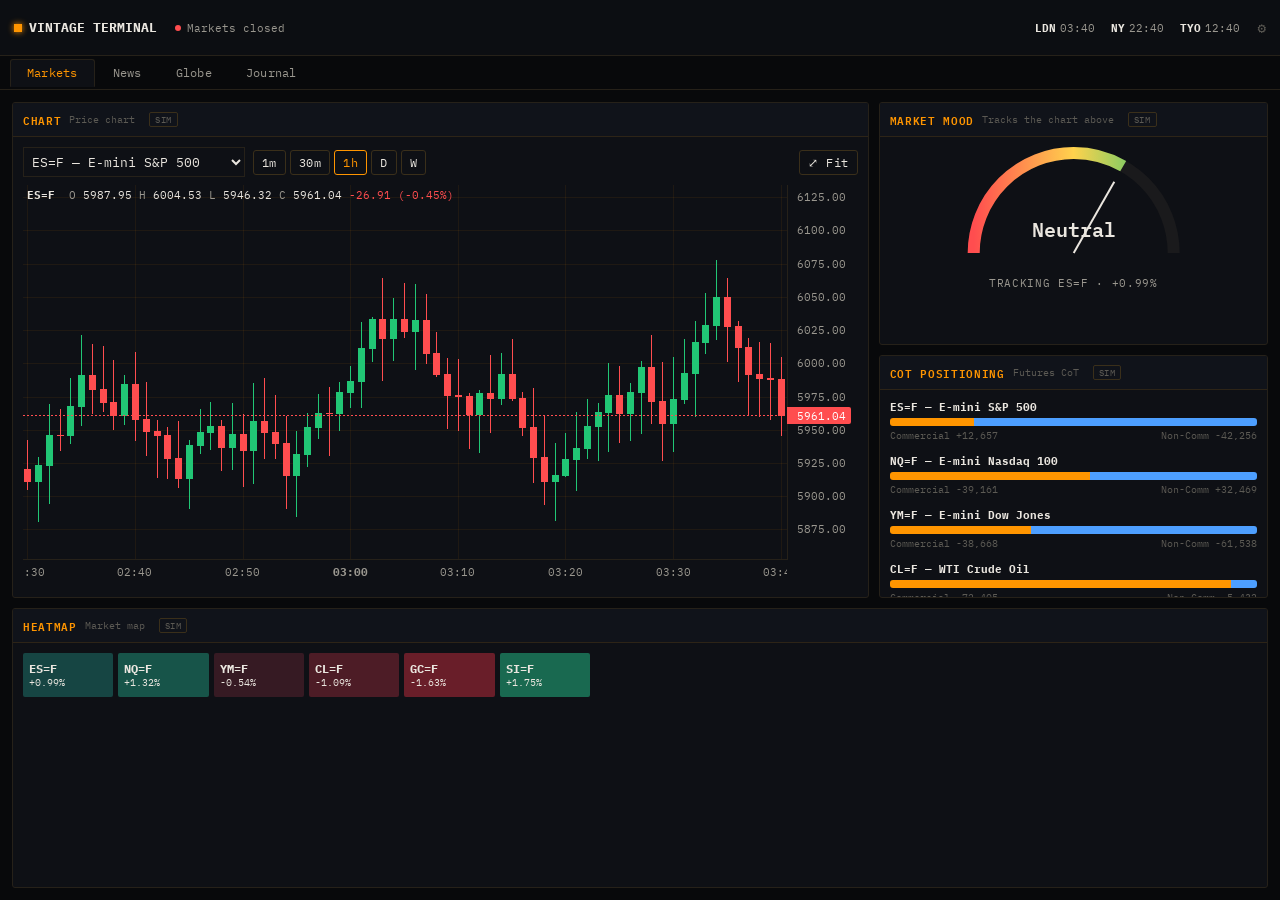
==== commit 0a440f25: "Swap Globe map to MapLibre GL, add live OFAC sanctions + NWS weather" ====
--- a/index.html
+++ b/index.html
@@ -5,7 +5,7 @@
 <meta name="viewport" content="width=device-width, initial-scale=1.0">
 <title>Vintage Terminal</title>
 <link rel="icon" href="data:image/svg+xml,<svg xmlns=%22http://www.w3.org/2000/svg%22 viewBox=%220 0 16 16%22><rect width=%2216%22 height=%2216%22 fill=%22%2308090b%22/><rect x=%223%22 y=%229%22 width=%222%22 height=%224%22 fill=%22%23ff9500%22/><rect x=%227%22 y=%225%22 width=%222%22 height=%228%22 fill=%22%23ff9500%22/><rect x=%2211%22 y=%227%22 width=%222%22 height=%226%22 fill=%22%23ff9500%22/></svg>">
-<link rel="stylesheet" href="js/vendor/leaflet/leaflet.css">
+<link rel="stylesheet" href="js/vendor/maplibre/maplibre-gl.css">
 <link rel="stylesheet" href="css/base.css">
 <link rel="stylesheet" href="css/dashboard.css">
 </head>
@@ -93,7 +93,7 @@
 </div>
 
 <script src="js/vendor/lightweight-charts.js"></script>
-<script src="js/vendor/leaflet/leaflet.js"></script>
+<script src="js/vendor/maplibre/maplibre-gl.js"></script>
 <script src="js/mock-data.js"></script>
 <script src="js/live-data.js"></script>
 <script src="js/panels/render.js"></script>
--- a/js/vendor/maplibre/maplibre-gl.css
+++ b/js/vendor/maplibre/maplibre-gl.css
@@ -0,0 +1 @@
+.maplibregl-map{font:12px/20px Helvetica Neue,Arial,Helvetica,sans-serif;overflow:hidden;position:relative;-webkit-tap-highlight-color:rgb(0,0,0,0)}.maplibregl-canvas{left:0;position:absolute;top:0}.maplibregl-map:fullscreen{height:100%;width:100%}.maplibregl-ctrl-group button.maplibregl-ctrl-compass{touch-action:none}.maplibregl-canvas-container.maplibregl-interactive,.maplibregl-ctrl-group button.maplibregl-ctrl-compass{cursor:grab;-webkit-user-select:none;-moz-user-select:none;user-select:none}.maplibregl-canvas-container.maplibregl-interactive.maplibregl-track-pointer{cursor:pointer}.maplibregl-canvas-container.maplibregl-interactive:active,.maplibregl-ctrl-group button.maplibregl-ctrl-compass:active{cursor:grabbing}.maplibregl-canvas-container.maplibregl-touch-zoom-rotate,.maplibregl-canvas-container.maplibregl-touch-zoom-rotate .maplibregl-canvas{touch-action:pan-x pan-y}.maplibregl-canvas-container.maplibregl-touch-drag-pan,.maplibregl-canvas-container.maplibregl-touch-drag-pan .maplibregl-canvas{touch-action:pinch-zoom}.maplibregl-canvas-container.maplibregl-touch-zoom-rotate.maplibregl-touch-drag-pan,.maplibregl-canvas-container.maplibregl-touch-zoom-rotate.maplibregl-touch-drag-pan .maplibregl-canvas{touch-action:none}.maplibregl-canvas-container.maplibregl-touch-drag-pan.maplibregl-cooperative-gestures,.maplibregl-canvas-container.maplibregl-touch-drag-pan.maplibregl-cooperative-gestures .maplibregl-canvas{touch-action:pan-x pan-y}.maplibregl-ctrl-bottom-left,.maplibregl-ctrl-bottom-right,.maplibregl-ctrl-top-left,.maplibregl-ctrl-top-right{pointer-events:none;position:absolute;z-index:2}.maplibregl-ctrl-top-left{left:0;top:0}.maplibregl-ctrl-top-right{right:0;top:0}.maplibregl-ctrl-bottom-left{bottom:0;left:0}.maplibregl-ctrl-bottom-right{bottom:0;right:0}.maplibregl-ctrl{clear:both;pointer-events:auto;transform:translate(0)}.maplibregl-ctrl-top-left .maplibregl-ctrl{float:left;margin:10px 0 0 10px}.maplibregl-ctrl-top-right .maplibregl-ctrl{float:right;margin:10px 10px 0 0}.maplibregl-ctrl-bottom-left .maplibregl-ctrl{float:left;margin:0 0 10px 10px}.maplibregl-ctrl-bottom-right .maplibregl-ctrl{float:right;margin:0 10px 10px 0}.maplibregl-ctrl-group{background:#fff;border-radius:4px}.maplibregl-ctrl-group:not(:empty){box-shadow:0 0 0 2px rgba(0,0,0,.1)}@media (forced-colors:active){.maplibregl-ctrl-group:not(:empty){box-shadow:0 0 0 2px ButtonText}}.maplibregl-ctrl-group button{background-color:transparent;border:0;box-sizing:border-box;cursor:pointer;display:block;height:29px;outline:none;padding:0;width:29px}.maplibregl-ctrl-group button+button{border-top:1px solid #ddd}.maplibregl-ctrl button .maplibregl-ctrl-icon{background-position:50%;background-repeat:no-repeat;display:block;height:100%;width:100%}@media (forced-colors:active){.maplibregl-ctrl-icon{background-color:transparent}.maplibregl-ctrl-group button+button{border-top:1px solid ButtonText}}.maplibregl-ctrl button::-moz-focus-inner{border:0;padding:0}.maplibregl-ctrl-attrib-button:focus,.maplibregl-ctrl-group button:focus{box-shadow:0 0 2px 2px #0096ff}.maplibregl-ctrl button:disabled{cursor:not-allowed}.maplibregl-ctrl button:disabled .maplibregl-ctrl-icon{opacity:.25}@media (hover:hover){.maplibregl-ctrl button:not(:disabled):hover{background-color:rgba(0,0,0,.05)}}.maplibregl-ctrl button:not(:disabled):active{background-color:rgba(0,0,0,.05)}.maplibregl-ctrl-group button:focus:focus-visible{box-shadow:0 0 2px 2px #0096ff}.maplibregl-ctrl-group button:focus:not(:focus-visible){box-shadow:none}.maplibregl-ctrl-group button:focus:first-child{border-radius:4px 4px 0 0}.maplibregl-ctrl-group button:focus:last-child{border-radius:0 0 4px 4px}.maplibregl-ctrl-group button:focus:only-child{border-radius:inherit}.maplibregl-ctrl button.maplibregl-ctrl-zoom-out .maplibregl-ctrl-icon{background-image:url("data:image/svg+xml;charset=utf-8,%3Csvg xmlns='http://www.w3.org/2000/svg' width='29' height='29' fill='%23333' viewBox='0 0 29 29'%3E%3Cpath d='M10 13c-.75 0-1.5.75-1.5 1.5S9.25 16 10 16h9c.75 0 1.5-.75 1.5-1.5S19.75 13 19 13z'/%3E%3C/svg%3E")}.maplibregl-ctrl button.maplibregl-ctrl-zoom-in .maplibregl-ctrl-icon{background-image:url("data:image/svg+xml;charset=utf-8,%3Csvg xmlns='http://www.w3.org/2000/svg' width='29' height='29' fill='%23333' viewBox='0 0 29 29'%3E%3Cpath d='M14.5 8.5c-.75 0-1.5.75-1.5 1.5v3h-3c-.75 0-1.5.75-1.5 1.5S9.25 16 10 16h3v3c0 .75.75 1.5 1.5 1.5S16 19.75 16 19v-3h3c.75 0 1.5-.75 1.5-1.5S19.75 13 19 13h-3v-3c0-.75-.75-1.5-1.5-1.5'/%3E%3C/svg%3E")}@media (forced-colors:active){.maplibregl-ctrl button.maplibregl-ctrl-zoom-out .maplibregl-ctrl-icon{background-image:url("data:image/svg+xml;charset=utf-8,%3Csvg xmlns='http://www.w3.org/2000/svg' width='29' height='29' fill='%23fff' viewBox='0 0 29 29'%3E%3Cpath d='M10 13c-.75 0-1.5.75-1.5 1.5S9.25 16 10 16h9c.75 0 1.5-.75 1.5-1.5S19.75 13 19 13z'/%3E%3C/svg%3E")}.maplibregl-ctrl button.maplibregl-ctrl-zoom-in .maplibregl-ctrl-icon{background-image:url("data:image/svg+xml;charset=utf-8,%3Csvg xmlns='http://www.w3.org/2000/svg' width='29' height='29' fill='%23fff' viewBox='0 0 29 29'%3E%3Cpath d='M14.5 8.5c-.75 0-1.5.75-1.5 1.5v3h-3c-.75 0-1.5.75-1.5 1.5S9.25 16 10 16h3v3c0 .75.75 1.5 1.5 1.5S16 19.75 16 19v-3h3c.75 0 1.5-.75 1.5-1.5S19.75 13 19 13h-3v-3c0-.75-.75-1.5-1.5-1.5'/%3E%3C/svg%3E")}}@media (forced-colors:active) and (prefers-color-scheme:light){.maplibregl-ctrl button.maplibregl-ctrl-zoom-out .maplibregl-ctrl-icon{background-image:url("data:image/svg+xml;charset=utf-8,%3Csvg xmlns='http://www.w3.org/2000/svg' width='29' height='29' viewBox='0 0 29 29'%3E%3Cpath d='M10 13c-.75 0-1.5.75-1.5 1.5S9.25 16 10 16h9c.75 0 1.5-.75 1.5-1.5S19.75 13 19 13z'/%3E%3C/svg%3E")}.maplibregl-ctrl button.maplibregl-ctrl-zoom-in .maplibregl-ctrl-icon{background-image:url("data:image/svg+xml;charset=utf-8,%3Csvg xmlns='http://www.w3.org/2000/svg' width='29' height='29' viewBox='0 0 29 29'%3E%3Cpath d='M14.5 8.5c-.75 0-1.5.75-1.5 1.5v3h-3c-.75 0-1.5.75-1.5 1.5S9.25 16 10 16h3v3c0 .75.75 1.5 1.5 1.5S16 19.75 16 19v-3h3c.75 0 1.5-.75 1.5-1.5S19.75 13 19 13h-3v-3c0-.75-.75-1.5-1.5-1.5'/%3E%3C/svg%3E")}}.maplibregl-ctrl button.maplibregl-ctrl-fullscreen .maplibregl-ctrl-icon{background-image:url("data:image/svg+xml;charset=utf-8,%3Csvg xmlns='http://www.w3.org/2000/svg' width='29' height='29' fill='%23333' viewBox='0 0 29 29'%3E%3Cpath d='M24 16v5.5c0 1.75-.75 2.5-2.5 2.5H16v-1l3-1.5-4-5.5 1-1 5.5 4 1.5-3zM6 16l1.5 3 5.5-4 1 1-4 5.5 3 1.5v1H7.5C5.75 24 5 23.25 5 21.5V16zm7-11v1l-3 1.5 4 5.5-1 1-5.5-4L6 13H5V7.5C5 5.75 5.75 5 7.5 5zm11 2.5c0-1.75-.75-2.5-2.5-2.5H16v1l3 1.5-4 5.5 1 1 5.5-4 1.5 3h1z'/%3E%3C/svg%3E")}.maplibregl-ctrl button.maplibregl-ctrl-shrink .maplibregl-ctrl-icon{background-image:url("data:image/svg+xml;charset=utf-8,%3Csvg xmlns='http://www.w3.org/2000/svg' width='29' height='29' viewBox='0 0 29 29'%3E%3Cpath d='M18.5 16c-1.75 0-2.5.75-2.5 2.5V24h1l1.5-3 5.5 4 1-1-4-5.5 3-1.5v-1zM13 18.5c0-1.75-.75-2.5-2.5-2.5H5v1l3 1.5L4 24l1 1 5.5-4 1.5 3h1zm3-8c0 1.75.75 2.5 2.5 2.5H24v-1l-3-1.5L25 5l-1-1-5.5 4L17 5h-1zM10.5 13c1.75 0 2.5-.75 2.5-2.5V5h-1l-1.5 3L5 4 4 5l4 5.5L5 12v1z'/%3E%3C/svg%3E")}@media (forced-colors:active){.maplibregl-ctrl button.maplibregl-ctrl-fullscreen .maplibregl-ctrl-icon{background-image:url("data:image/svg+xml;charset=utf-8,%3Csvg xmlns='http://www.w3.org/2000/svg' width='29' height='29' fill='%23fff' viewBox='0 0 29 29'%3E%3Cpath d='M24 16v5.5c0 1.75-.75 2.5-2.5 2.5H16v-1l3-1.5-4-5.5 1-1 5.5 4 1.5-3zM6 16l1.5 3 5.5-4 1 1-4 5.5 3 1.5v1H7.5C5.75 24 5 23.25 5 21.5V16zm7-11v1l-3 1.5 4 5.5-1 1-5.5-4L6 13H5V7.5C5 5.75 5.75 5 7.5 5zm11 2.5c0-1.75-.75-2.5-2.5-2.5H16v1l3 1.5-4 5.5 1 1 5.5-4 1.5 3h1z'/%3E%3C/svg%3E")}.maplibregl-ctrl button.maplibregl-ctrl-shrink .maplibregl-ctrl-icon{background-image:url("data:image/svg+xml;charset=utf-8,%3Csvg xmlns='http://www.w3.org/2000/svg' width='29' height='29' fill='%23fff' viewBox='0 0 29 29'%3E%3Cpath d='M18.5 16c-1.75 0-2.5.75-2.5 2.5V24h1l1.5-3 5.5 4 1-1-4-5.5 3-1.5v-1zM13 18.5c0-1.75-.75-2.5-2.5-2.5H5v1l3 1.5L4 24l1 1 5.5-4 1.5 3h1zm3-8c0 1.75.75 2.5 2.5 2.5H24v-1l-3-1.5L25 5l-1-1-5.5 4L17 5h-1zM10.5 13c1.75 0 2.5-.75 2.5-2.5V5h-1l-1.5 3L5 4 4 5l4 5.5L5 12v1z'/%3E%3C/svg%3E")}}@media (forced-colors:active) and (prefers-color-scheme:light){.maplibregl-ctrl button.maplibregl-ctrl-fullscreen .maplibregl-ctrl-icon{background-image:url("data:image/svg+xml;charset=utf-8,%3Csvg xmlns='http://www.w3.org/2000/svg' width='29' height='29' viewBox='0 0 29 29'%3E%3Cpath d='M24 16v5.5c0 1.75-.75 2.5-2.5 2.5H16v-1l3-1.5-4-5.5 1-1 5.5 4 1.5-3zM6 16l1.5 3 5.5-4 1 1-4 5.5 3 1.5v1H7.5C5.75 24 5 23.25 5 21.5V16zm7-11v1l-3 1.5 4 5.5-1 1-5.5-4L6 13H5V7.5C5 5.75 5.75 5 7.5 5zm11 2.5c0-1.75-.75-2.5-2.5-2.5H16v1l3 1.5-4 5.5 1 1 5.5-4 1.5 3h1z'/%3E%3C/svg%3E")}.maplibregl-ctrl button.maplibregl-ctrl-shrink .maplibregl-ctrl-icon{background-image:url("data:image/svg+xml;charset=utf-8,%3Csvg xmlns='http://www.w3.org/2000/svg' width='29' height='29' viewBox='0 0 29 29'%3E%3Cpath d='M18.5 16c-1.75 0-2.5.75-2.5 2.5V24h1l1.5-3 5.5 4 1-1-4-5.5 3-1.5v-1zM13 18.5c0-1.75-.75-2.5-2.5-2.5H5v1l3 1.5L4 24l1 1 5.5-4 1.5 3h1zm3-8c0 1.75.75 2.5 2.5 2.5H24v-1l-3-1.5L25 5l-1-1-5.5 4L17 5h-1zM10.5 13c1.75 0 2.5-.75 2.5-2.5V5h-1l-1.5 3L5 4 4 5l4 5.5L5 12v1z'/%3E%3C/svg%3E")}}.maplibregl-ctrl button.maplibregl-ctrl-compass .maplibregl-ctrl-icon{background-image:url("data:image/svg+xml;charset=utf-8,%3Csvg xmlns='http://www.w3.org/2000/svg' width='29' height='29' fill='%23333' viewBox='0 0 29 29'%3E%3Cpath d='m10.5 14 4-8 4 8z'/%3E%3Cpath fill='%23ccc' d='m10.5 16 4 8 4-8z'/%3E%3C/svg%3E")}@media (forced-colors:active){.maplibregl-ctrl button.maplibregl-ctrl-compass .maplibregl-ctrl-icon{background-image:url("data:image/svg+xml;charset=utf-8,%3Csvg xmlns='http://www.w3.org/2000/svg' width='29' height='29' fill='%23fff' viewBox='0 0 29 29'%3E%3Cpath d='m10.5 14 4-8 4 8z'/%3E%3Cpath fill='%23ccc' d='m10.5 16 4 8 4-8z'/%3E%3C/svg%3E")}}@media (forced-colors:active) and (prefers-color-scheme:light){.maplibregl-ctrl button.maplibregl-ctrl-compass .maplibregl-ctrl-icon{background-image:url("data:image/svg+xml;charset=utf-8,%3Csvg xmlns='http://www.w3.org/2000/svg' width='29' height='29' viewBox='0 0 29 29'%3E%3Cpath d='m10.5 14 4-8 4 8z'/%3E%3Cpath fill='%23ccc' d='m10.5 16 4 8 4-8z'/%3E%3C/svg%3E")}}.maplibregl-ctrl button.maplibregl-ctrl-globe .maplibregl-ctrl-icon{background-image:url("data:image/svg+xml;charset=utf-8,%3Csvg xmlns='http://www.w3.org/2000/svg' width='22' height='22' fill='none' stroke='%23333' viewBox='0 0 22 22'%3E%3Ccircle cx='11' cy='11' r='8.5'/%3E%3Cpath d='M17.5 11c0 4.819-3.02 8.5-6.5 8.5S4.5 15.819 4.5 11 7.52 2.5 11 2.5s6.5 3.681 6.5 8.5Z'/%3E%3Cpath d='M13.5 11c0 2.447-.331 4.64-.853 6.206-.262.785-.562 1.384-.872 1.777-.314.399-.58.517-.775.517s-.461-.118-.775-.517c-.31-.393-.61-.992-.872-1.777C8.831 15.64 8.5 13.446 8.5 11s.331-4.64.853-6.206c.262-.785.562-1.384.872-1.777.314-.399.58-.517.775-.517s.461.118.775.517c.31.393.61.992.872 1.777.522 1.565.853 3.76.853 6.206Z'/%3E%3Cpath d='M11 7.5c-1.909 0-3.622-.166-4.845-.428-.616-.132-1.08-.283-1.379-.434a1.3 1.3 0 0 1-.224-.138q.07-.058.224-.138c.299-.151.763-.302 1.379-.434C7.378 5.666 9.091 5.5 11 5.5s3.622.166 4.845.428c.616.132 1.08.283 1.379.434.105.053.177.1.224.138q-.07.058-.224.138c-.299.151-.763.302-1.379.434-1.223.262-2.936.428-4.845.428ZM4.486 6.436ZM11 16.5c-1.909 0-3.622-.166-4.845-.428-.616-.132-1.08-.283-1.379-.434a1.3 1.3 0 0 1-.224-.138 1.3 1.3 0 0 1 .224-.138c.299-.151.763-.302 1.379-.434C7.378 14.666 9.091 14.5 11 14.5s3.622.166 4.845.428c.616.132 1.08.283 1.379.434.105.053.177.1.224.138a1.3 1.3 0 0 1-.224.138c-.299.151-.763.302-1.379.434-1.223.262-2.936.428-4.845.428Zm-6.514-1.064ZM11 12.5c-2.46 0-4.672-.222-6.255-.574-.796-.177-1.406-.38-1.805-.59a1.5 1.5 0 0 1-.39-.272.3.3 0 0 1-.047-.064.3.3 0 0 1 .048-.064c.066-.073.189-.167.389-.272.399-.21 1.009-.413 1.805-.59C6.328 9.722 8.54 9.5 11 9.5s4.672.222 6.256.574c.795.177 1.405.38 1.804.59.2.105.323.2.39.272a.3.3 0 0 1 .047.064.3.3 0 0 1-.048.064 1.4 1.4 0 0 1-.389.272c-.399.21-1.009.413-1.804.59-1.584.352-3.796.574-6.256.574Zm-8.501-1.51v.002zm0 .018v.002zm17.002.002v-.002zm0-.018v-.002z'/%3E%3C/svg%3E")}.maplibregl-ctrl button.maplibregl-ctrl-globe-enabled .maplibregl-ctrl-icon{background-image:url("data:image/svg+xml;charset=utf-8,%3Csvg xmlns='http://www.w3.org/2000/svg' width='22' height='22' fill='none' stroke='%2333b5e5' viewBox='0 0 22 22'%3E%3Ccircle cx='11' cy='11' r='8.5'/%3E%3Cpath d='M17.5 11c0 4.819-3.02 8.5-6.5 8.5S4.5 15.819 4.5 11 7.52 2.5 11 2.5s6.5 3.681 6.5 8.5Z'/%3E%3Cpath d='M13.5 11c0 2.447-.331 4.64-.853 6.206-.262.785-.562 1.384-.872 1.777-.314.399-.58.517-.775.517s-.461-.118-.775-.517c-.31-.393-.61-.992-.872-1.777C8.831 15.64 8.5 13.446 8.5 11s.331-4.64.853-6.206c.262-.785.562-1.384.872-1.777.314-.399.58-.517.775-.517s.461.118.775.517c.31.393.61.992.872 1.777.522 1.565.853 3.76.853 6.206Z'/%3E%3Cpath d='M11 7.5c-1.909 0-3.622-.166-4.845-.428-.616-.132-1.08-.283-1.379-.434a1.3 1.3 0 0 1-.224-.138q.07-.058.224-.138c.299-.151.763-.302 1.379-.434C7.378 5.666 9.091 5.5 11 5.5s3.622.166 4.845.428c.616.132 1.08.283 1.379.434.105.053.177.1.224.138q-.07.058-.224.138c-.299.151-.763.302-1.379.434-1.223.262-2.936.428-4.845.428ZM4.486 6.436ZM11 16.5c-1.909 0-3.622-.166-4.845-.428-.616-.132-1.08-.283-1.379-.434a1.3 1.3 0 0 1-.224-.138 1.3 1.3 0 0 1 .224-.138c.299-.151.763-.302 1.379-.434C7.378 14.666 9.091 14.5 11 14.5s3.622.166 4.845.428c.616.132 1.08.283 1.379.434.105.053.177.1.224.138a1.3 1.3 0 0 1-.224.138c-.299.151-.763.302-1.379.434-1.223.262-2.936.428-4.845.428Zm-6.514-1.064ZM11 12.5c-2.46 0-4.672-.222-6.255-.574-.796-.177-1.406-.38-1.805-.59a1.5 1.5 0 0 1-.39-.272.3.3 0 0 1-.047-.064.3.3 0 0 1 .048-.064c.066-.073.189-.167.389-.272.399-.21 1.009-.413 1.805-.59C6.328 9.722 8.54 9.5 11 9.5s4.672.222 6.256.574c.795.177 1.405.38 1.804.59.2.105.323.2.39.272a.3.3 0 0 1 .047.064.3.3 0 0 1-.048.064 1.4 1.4 0 0 1-.389.272c-.399.21-1.009.413-1.804.59-1.584.352-3.796.574-6.256.574Zm-8.501-1.51v.002zm0 .018v.002zm17.002.002v-.002zm0-.018v-.002z'/%3E%3C/svg%3E")}.maplibregl-ctrl button.maplibregl-ctrl-terrain .maplibregl-ctrl-icon{background-image:url("data:image/svg+xml;charset=utf-8,%3Csvg xmlns='http://www.w3.org/2000/svg' width='22' height='22' fill='%23333' viewBox='0 0 22 22'%3E%3Cpath d='m1.754 13.406 4.453-4.851 3.09 3.09 3.281 3.277.969-.969-3.309-3.312 3.844-4.121 6.148 6.886h1.082v-.855l-7.207-8.07-4.84 5.187L6.169 6.57l-5.48 5.965v.871ZM.688 16.844h20.625v1.375H.688Zm0 0'/%3E%3C/svg%3E")}.maplibregl-ctrl button.maplibregl-ctrl-terrain-enabled .maplibregl-ctrl-icon{background-image:url("data:image/svg+xml;charset=utf-8,%3Csvg xmlns='http://www.w3.org/2000/svg' width='22' height='22' fill='%2333b5e5' viewBox='0 0 22 22'%3E%3Cpath d='m1.754 13.406 4.453-4.851 3.09 3.09 3.281 3.277.969-.969-3.309-3.312 3.844-4.121 6.148 6.886h1.082v-.855l-7.207-8.07-4.84 5.187L6.169 6.57l-5.48 5.965v.871ZM.688 16.844h20.625v1.375H.688Zm0 0'/%3E%3C/svg%3E")}.maplibregl-ctrl button.maplibregl-ctrl-geolocate .maplibregl-ctrl-icon{background-image:url("data:image/svg+xml;charset=utf-8,%3Csvg xmlns='http://www.w3.org/2000/svg' width='29' height='29' fill='%23333' viewBox='0 0 20 20'%3E%3Cpath d='M10 4C9 4 9 5 9 5v.1A5 5 0 0 0 5.1 9H5s-1 0-1 1 1 1 1 1h.1A5 5 0 0 0 9 14.9v.1s0 1 1 1 1-1 1-1v-.1a5 5 0 0 0 3.9-3.9h.1s1 0 1-1-1-1-1-1h-.1A5 5 0 0 0 11 5.1V5s0-1-1-1m0 2.5a3.5 3.5 0 1 1 0 7 3.5 3.5 0 1 1 0-7'/%3E%3Ccircle cx='10' cy='10' r='2'/%3E%3C/svg%3E")}.maplibregl-ctrl button.maplibregl-ctrl-geolocate:disabled .maplibregl-ctrl-icon{background-image:url("data:image/svg+xml;charset=utf-8,%3Csvg xmlns='http://www.w3.org/2000/svg' width='29' height='29' fill='%23aaa' viewBox='0 0 20 20'%3E%3Cpath d='M10 4C9 4 9 5 9 5v.1A5 5 0 0 0 5.1 9H5s-1 0-1 1 1 1 1 1h.1A5 5 0 0 0 9 14.9v.1s0 1 1 1 1-1 1-1v-.1a5 5 0 0 0 3.9-3.9h.1s1 0 1-1-1-1-1-1h-.1A5 5 0 0 0 11 5.1V5s0-1-1-1m0 2.5a3.5 3.5 0 1 1 0 7 3.5 3.5 0 1 1 0-7'/%3E%3Ccircle cx='10' cy='10' r='2'/%3E%3Cpath fill='red' d='m14 5 1 1-9 9-1-1z'/%3E%3C/svg%3E")}.maplibregl-ctrl button.maplibregl-ctrl-geolocate.maplibregl-ctrl-geolocate-active .maplibregl-ctrl-icon{background-image:url("data:image/svg+xml;charset=utf-8,%3Csvg xmlns='http://www.w3.org/2000/svg' width='29' height='29' fill='%2333b5e5' viewBox='0 0 20 20'%3E%3Cpath d='M10 4C9 4 9 5 9 5v.1A5 5 0 0 0 5.1 9H5s-1 0-1 1 1 1 1 1h.1A5 5 0 0 0 9 14.9v.1s0 1 1 1 1-1 1-1v-.1a5 5 0 0 0 3.9-3.9h.1s1 0 1-1-1-1-1-1h-.1A5 5 0 0 0 11 5.1V5s0-1-1-1m0 2.5a3.5 3.5 0 1 1 0 7 3.5 3.5 0 1 1 0-7'/%3E%3Ccircle cx='10' cy='10' r='2'/%3E%3C/svg%3E")}.maplibregl-ctrl button.maplibregl-ctrl-geolocate.maplibregl-ctrl-geolocate-active-error .maplibregl-ctrl-icon{background-image:url("data:image/svg+xml;charset=utf-8,%3Csvg xmlns='http://www.w3.org/2000/svg' width='29' height='29' fill='%23e58978' viewBox='0 0 20 20'%3E%3Cpath d='M10 4C9 4 9 5 9 5v.1A5 5 0 0 0 5.1 9H5s-1 0-1 1 1 1 1 1h.1A5 5 0 0 0 9 14.9v.1s0 1 1 1 1-1 1-1v-.1a5 5 0 0 0 3.9-3.9h.1s1 0 1-1-1-1-1-1h-.1A5 5 0 0 0 11 5.1V5s0-1-1-1m0 2.5a3.5 3.5 0 1 1 0 7 3.5 3.5 0 1 1 0-7'/%3E%3Ccircle cx='10' cy='10' r='2'/%3E%3C/svg%3E")}.maplibregl-ctrl button.maplibregl-ctrl-geolocate.maplibregl-ctrl-geolocate-background .maplibregl-ctrl-icon{background-image:url("data:image/svg+xml;charset=utf-8,%3Csvg xmlns='http://www.w3.org/2000/svg' width='29' height='29' fill='%2333b5e5' viewBox='0 0 20 20'%3E%3Cpath d='M10 4C9 4 9 5 9 5v.1A5 5 0 0 0 5.1 9H5s-1 0-1 1 1 1 1 1h.1A5 5 0 0 0 9 14.9v.1s0 1 1 1 1-1 1-1v-.1a5 5 0 0 0 3.9-3.9h.1s1 0 1-1-1-1-1-1h-.1A5 5 0 0 0 11 5.1V5s0-1-1-1m0 2.5a3.5 3.5 0 1 1 0 7 3.5 3.5 0 1 1 0-7'/%3E%3C/svg%3E")}.maplibregl-ctrl button.maplibregl-ctrl-geolocate.maplibregl-ctrl-geolocate-background-error .maplibregl-ctrl-icon{background-image:url("data:image/svg+xml;charset=utf-8,%3Csvg xmlns='http://www.w3.org/2000/svg' width='29' height='29' fill='%23e54e33' viewBox='0 0 20 20'%3E%3Cpath d='M10 4C9 4 9 5 9 5v.1A5 5 0 0 0 5.1 9H5s-1 0-1 1 1 1 1 1h.1A5 5 0 0 0 9 14.9v.1s0 1 1 1 1-1 1-1v-.1a5 5 0 0 0 3.9-3.9h.1s1 0 1-1-1-1-1-1h-.1A5 5 0 0 0 11 5.1V5s0-1-1-1m0 2.5a3.5 3.5 0 1 1 0 7 3.5 3.5 0 1 1 0-7'/%3E%3C/svg%3E")}.maplibregl-ctrl button.maplibregl-ctrl-geolocate.maplibregl-ctrl-geolocate-waiting .maplibregl-ctrl-icon{animation:maplibregl-spin 2s linear infinite}@media (forced-colors:active){.maplibregl-ctrl button.maplibregl-ctrl-geolocate .maplibregl-ctrl-icon{background-image:url("data:image/svg+xml;charset=utf-8,%3Csvg xmlns='http://www.w3.org/2000/svg' width='29' height='29' fill='%23fff' viewBox='0 0 20 20'%3E%3Cpath d='M10 4C9 4 9 5 9 5v.1A5 5 0 0 0 5.1 9H5s-1 0-1 1 1 1 1 1h.1A5 5 0 0 0 9 14.9v.1s0 1 1 1 1-1 1-1v-.1a5 5 0 0 0 3.9-3.9h.1s1 0 1-1-1-1-1-1h-.1A5 5 0 0 0 11 5.1V5s0-1-1-1m0 2.5a3.5 3.5 0 1 1 0 7 3.5 3.5 0 1 1 0-7'/%3E%3Ccircle cx='10' cy='10' r='2'/%3E%3C/svg%3E")}.maplibregl-ctrl button.maplibregl-ctrl-geolocate:disabled .maplibregl-ctrl-icon{background-image:url("data:image/svg+xml;charset=utf-8,%3Csvg xmlns='http://www.w3.org/2000/svg' width='29' height='29' fill='%23999' viewBox='0 0 20 20'%3E%3Cpath d='M10 4C9 4 9 5 9 5v.1A5 5 0 0 0 5.1 9H5s-1 0-1 1 1 1 1 1h.1A5 5 0 0 0 9 14.9v.1s0 1 1 1 1-1 1-1v-.1a5 5 0 0 0 3.9-3.9h.1s1 0 1-1-1-1-1-1h-.1A5 5 0 0 0 11 5.1V5s0-1-1-1m0 2.5a3.5 3.5 0 1 1 0 7 3.5 3.5 0 1 1 0-7'/%3E%3Ccircle cx='10' cy='10' r='2'/%3E%3Cpath fill='red' d='m14 5 1 1-9 9-1-1z'/%3E%3C/svg%3E")}.maplibregl-ctrl button.maplibregl-ctrl-geolocate.maplibregl-ctrl-geolocate-active .maplibregl-ctrl-icon{background-image:url("data:image/svg+xml;charset=utf-8,%3Csvg xmlns='http://www.w3.org/2000/svg' width='29' height='29' fill='%2333b5e5' viewBox='0 0 20 20'%3E%3Cpath d='M10 4C9 4 9 5 9 5v.1A5 5 0 0 0 5.1 9H5s-1 0-1 1 1 1 1 1h.1A5 5 0 0 0 9 14.9v.1s0 1 1 1 1-1 1-1v-.1a5 5 0 0 0 3.9-3.9h.1s1 0 1-1-1-1-1-1h-.1A5 5 0 0 0 11 5.1V5s0-1-1-1m0 2.5a3.5 3.5 0 1 1 0 7 3.5 3.5 0 1 1 0-7'/%3E%3Ccircle cx='10' cy='10' r='2'/%3E%3C/svg%3E")}.maplibregl-ctrl button.maplibregl-ctrl-geolocate.maplibregl-ctrl-geolocate-active-error .maplibregl-ctrl-icon{background-image:url("data:image/svg+xml;charset=utf-8,%3Csvg xmlns='http://www.w3.org/2000/svg' width='29' height='29' fill='%23e58978' viewBox='0 0 20 20'%3E%3Cpath d='M10 4C9 4 9 5 9 5v.1A5 5 0 0 0 5.1 9H5s-1 0-1 1 1 1 1 1h.1A5 5 0 0 0 9 14.9v.1s0 1 1 1 1-1 1-1v-.1a5 5 0 0 0 3.9-3.9h.1s1 0 1-1-1-1-1-1h-.1A5 5 0 0 0 11 5.1V5s0-1-1-1m0 2.5a3.5 3.5 0 1 1 0 7 3.5 3.5 0 1 1 0-7'/%3E%3Ccircle cx='10' cy='10' r='2'/%3E%3C/svg%3E")}.maplibregl-ctrl button.maplibregl-ctrl-geolocate.maplibregl-ctrl-geolocate-background .maplibregl-ctrl-icon{background-image:url("data:image/svg+xml;charset=utf-8,%3Csvg xmlns='http://www.w3.org/2000/svg' width='29' height='29' fill='%2333b5e5' viewBox='0 0 20 20'%3E%3Cpath d='M10 4C9 4 9 5 9 5v.1A5 5 0 0 0 5.1 9H5s-1 0-1 1 1 1 1 1h.1A5 5 0 0 0 9 14.9v.1s0 1 1 1 1-1 1-1v-.1a5 5 0 0 0 3.9-3.9h.1s1 0 1-1-1-1-1-1h-.1A5 5 0 0 0 11 5.1V5s0-1-1-1m0 2.5a3.5 3.5 0 1 1 0 7 3.5 3.5 0 1 1 0-7'/%3E%3C/svg%3E")}.maplibregl-ctrl button.maplibregl-ctrl-geolocate.maplibregl-ctrl-geolocate-background-error .maplibregl-ctrl-icon{background-image:url("data:image/svg+xml;charset=utf-8,%3Csvg xmlns='http://www.w3.org/2000/svg' width='29' height='29' fill='%23e54e33' viewBox='0 0 20 20'%3E%3Cpath d='M10 4C9 4 9 5 9 5v.1A5 5 0 0 0 5.1 9H5s-1 0-1 1 1 1 1 1h.1A5 5 0 0 0 9 14.9v.1s0 1 1 1 1-1 1-1v-.1a5 5 0 0 0 3.9-3.9h.1s1 0 1-1-1-1-1-1h-.1A5 5 0 0 0 11 5.1V5s0-1-1-1m0 2.5a3.5 3.5 0 1 1 0 7 3.5 3.5 0 1 1 0-7'/%3E%3C/svg%3E")}}@media (forced-colors:active) and (prefers-color-scheme:light){.maplibregl-ctrl button.maplibregl-ctrl-geolocate .maplibregl-ctrl-icon{background-image:url("data:image/svg+xml;charset=utf-8,%3Csvg xmlns='http://www.w3.org/2000/svg' width='29' height='29' viewBox='0 0 20 20'%3E%3Cpath d='M10 4C9 4 9 5 9 5v.1A5 5 0 0 0 5.1 9H5s-1 0-1 1 1 1 1 1h.1A5 5 0 0 0 9 14.9v.1s0 1 1 1 1-1 1-1v-.1a5 5 0 0 0 3.9-3.9h.1s1 0 1-1-1-1-1-1h-.1A5 5 0 0 0 11 5.1V5s0-1-1-1m0 2.5a3.5 3.5 0 1 1 0 7 3.5 3.5 0 1 1 0-7'/%3E%3Ccircle cx='10' cy='10' r='2'/%3E%3C/svg%3E")}.maplibregl-ctrl button.maplibregl-ctrl-geolocate:disabled .maplibregl-ctrl-icon{background-image:url("data:image/svg+xml;charset=utf-8,%3Csvg xmlns='http://www.w3.org/2000/svg' width='29' height='29' fill='%23666' viewBox='0 0 20 20'%3E%3Cpath d='M10 4C9 4 9 5 9 5v.1A5 5 0 0 0 5.1 9H5s-1 0-1 1 1 1 1 1h.1A5 5 0 0 0 9 14.9v.1s0 1 1 1 1-1 1-1v-.1a5 5 0 0 0 3.9-3.9h.1s1 0 1-1-1-1-1-1h-.1A5 5 0 0 0 11 5.1V5s0-1-1-1m0 2.5a3.5 3.5 0 1 1 0 7 3.5 3.5 0 1 1 0-7'/%3E%3Ccircle cx='10' cy='10' r='2'/%3E%3Cpath fill='red' d='m14 5 1 1-9 9-1-1z'/%3E%3C/svg%3E")}}@keyframes maplibregl-spin{0%{transform:rotate(0deg)}to{transform:rotate(1turn)}}a.maplibregl-ctrl-logo{background-image:url("data:image/svg+xml;charset=utf-8,%3Csvg xmlns='http://www.w3.org/2000/svg' width='88' height='23' fill='none'%3E%3Cpath fill='%23000' fill-opacity='.4' fill-rule='evenodd' d='M17.408 16.796h-1.827l2.501-12.095h.198l3.324 6.533.988 2.19.988-2.19 3.258-6.533h.181l2.6 12.095h-1.81l-1.218-5.644-.362-1.71-.658 1.71-2.929 5.644h-.098l-2.914-5.644-.757-1.71-.345 1.71zm1.958-3.42-.726 3.663a1.255 1.255 0 0 1-1.232 1.011h-1.827a1.255 1.255 0 0 1-1.229-1.509l2.501-12.095a1.255 1.255 0 0 1 1.23-1.001h.197a1.25 1.25 0 0 1 1.12.685l3.19 6.273 3.125-6.263a1.25 1.25 0 0 1 1.123-.695h.181a1.255 1.255 0 0 1 1.227.991l1.443 6.71a5 5 0 0 1 .314-.787l.009-.016a4.6 4.6 0 0 1 1.777-1.887c.782-.46 1.668-.667 2.611-.667a4.6 4.6 0 0 1 1.7.32l.306.134c.21-.16.474-.256.759-.256h1.694a1.255 1.255 0 0 1 1.212.925 1.255 1.255 0 0 1 1.212-.925h1.711c.284 0 .545.094.755.252.613-.3 1.312-.45 2.075-.45 1.356 0 2.557.445 3.482 1.4q.47.48.763 1.064V4.701a1.255 1.255 0 0 1 1.255-1.255h1.86A1.255 1.255 0 0 1 54.44 4.7v9.194h2.217c.19 0 .37.043.532.118v-4.77c0-.356.147-.678.385-.906a2.42 2.42 0 0 1-.682-1.71c0-.665.267-1.253.735-1.7a2.45 2.45 0 0 1 1.722-.674 2.43 2.43 0 0 1 1.705.675q.318.302.504.683V4.7a1.255 1.255 0 0 1 1.255-1.255h1.744A1.255 1.255 0 0 1 65.812 4.7v3.335a4.8 4.8 0 0 1 1.526-.246c.938 0 1.817.214 2.59.69a4.47 4.47 0 0 1 1.67 1.743v-.98a1.255 1.255 0 0 1 1.256-1.256h1.777c.233 0 .451.064.639.174a3.4 3.4 0 0 1 1.567-.372c.346 0 .861.02 1.285.232a1.25 1.25 0 0 1 .689 1.004 4.7 4.7 0 0 1 .853-.588c.795-.44 1.675-.647 2.61-.647 1.385 0 2.65.39 3.525 1.396.836.938 1.168 2.173 1.168 3.528q-.001.515-.056 1.051a1.255 1.255 0 0 1-.947 1.09l.408.952a1.255 1.255 0 0 1-.477 1.552c-.418.268-.92.463-1.458.612-.613.171-1.304.244-2.049.244-1.06 0-2.043-.207-2.886-.698l-.015-.008c-.798-.48-1.419-1.135-1.818-1.963l-.004-.008a5.8 5.8 0 0 1-.548-2.512q0-.429.053-.843a1.3 1.3 0 0 1-.333-.086l-.166-.004c-.223 0-.426.062-.643.228-.03.024-.142.139-.142.59v3.883a1.255 1.255 0 0 1-1.256 1.256h-1.777a1.255 1.255 0 0 1-1.256-1.256V15.69l-.032.057a4.8 4.8 0 0 1-1.86 1.833 5.04 5.04 0 0 1-2.484.634 4.5 4.5 0 0 1-1.935-.424 1.25 1.25 0 0 1-.764.258h-1.71a1.255 1.255 0 0 1-1.256-1.255V7.687a2.4 2.4 0 0 1-.428.625c.253.23.412.561.412.93v7.553a1.255 1.255 0 0 1-1.256 1.255h-1.843a1.25 1.25 0 0 1-.894-.373c-.228.23-.544.373-.894.373H51.32a1.255 1.255 0 0 1-1.256-1.255v-1.251l-.061.117a4.7 4.7 0 0 1-1.782 1.884 4.77 4.77 0 0 1-2.485.67 5.6 5.6 0 0 1-1.485-.188l.009 2.764a1.255 1.255 0 0 1-1.255 1.259h-1.729a1.255 1.255 0 0 1-1.255-1.255v-3.537a1.255 1.255 0 0 1-1.167.793h-1.679a1.25 1.25 0 0 1-.77-.263 4.5 4.5 0 0 1-1.945.429c-.885 0-1.724-.21-2.495-.632l-.017-.01a5 5 0 0 1-1.081-.836 1.255 1.255 0 0 1-1.254 1.312h-1.81a1.255 1.255 0 0 1-1.228-.99l-.782-3.625-2.044 3.939a1.25 1.25 0 0 1-1.115.676h-.098a1.25 1.25 0 0 1-1.116-.68l-2.061-3.994zM35.92 16.63l.207-.114.223-.15q.493-.356.735-.785l.061-.118.033 1.332h1.678V9.242h-1.694l-.033 1.267q-.133-.329-.526-.658l-.032-.028a3.2 3.2 0 0 0-.668-.428l-.27-.12a3.3 3.3 0 0 0-1.235-.23q-1.136-.001-1.974.493a3.36 3.36 0 0 0-1.3 1.382q-.445.89-.444 2.074 0 1.2.51 2.107a3.8 3.8 0 0 0 1.382 1.381 3.9 3.9 0 0 0 1.893.477q.795 0 1.455-.33zm-2.789-5.38q-.576.675-.575 1.762 0 1.102.559 1.794.576.675 1.645.675a2.25 2.25 0 0 0 .934-.19 2.2 2.2 0 0 0 .468-.29l.178-.161a2.2 2.2 0 0 0 .397-.561q.244-.5.244-1.15v-.115q0-.708-.296-1.267l-.043-.077a2.2 2.2 0 0 0-.633-.709l-.13-.086-.047-.028a2.1 2.1 0 0 0-1.073-.285q-1.052 0-1.629.692zm2.316 2.706c.163-.17.28-.407.28-.83v-.114c0-.292-.06-.508-.15-.68a.96.96 0 0 0-.353-.389.85.85 0 0 0-.464-.127c-.4 0-.56.114-.664.239l-.01.012c-.148.174-.275.45-.275.945 0 .506.122.801.27.99.097.11.266.224.68.224.303 0 .504-.09.687-.269zm7.545 1.705a2.6 2.6 0 0 0 .331.423q.319.33.755.548l.173.074q.65.255 1.49.255 1.02 0 1.844-.493a3.45 3.45 0 0 0 1.316-1.4q.493-.904.493-2.089 0-1.909-.988-2.913-.988-1.02-2.584-1.02-.898 0-1.575.347a3 3 0 0 0-.415.262l-.199.166a3.4 3.4 0 0 0-.64.82V9.242h-1.712v11.553h1.729l-.017-5.134zm.53-1.138q.206.29.48.5l.155.11.053.034q.51.296 1.119.297 1.07 0 1.645-.675.577-.69.576-1.762 0-1.119-.576-1.777-.558-.675-1.645-.675-.435 0-.835.16a2 2 0 0 0-.284.136 2 2 0 0 0-.363.254 2.2 2.2 0 0 0-.46.569l-.082.162a2.6 2.6 0 0 0-.213 1.072v.115q0 .707.296 1.267l.135.211zm.964-.818a1.1 1.1 0 0 0 .367.385.94.94 0 0 0 .476.118c.423 0 .59-.117.687-.23.159-.194.28-.478.28-.95 0-.53-.133-.8-.266-.952l-.021-.025c-.078-.094-.231-.221-.68-.221a1 1 0 0 0-.503.135l-.012.007a.86.86 0 0 0-.335.343c-.073.133-.132.324-.132.614v.115a1.4 1.4 0 0 0 .14.66zm15.7-6.222q.347-.346.346-.856a1.05 1.05 0 0 0-.345-.79 1.18 1.18 0 0 0-.84-.329q-.51 0-.855.33a1.05 1.05 0 0 0-.346.79q0 .51.346.855.345.346.856.346.51 0 .839-.346zm4.337 9.314.033-1.332q.191.403.59.747l.098.081a4 4 0 0 0 .316.224l.223.122a3.2 3.2 0 0 0 1.44.322 3.8 3.8 0 0 0 1.875-.477 3.5 3.5 0 0 0 1.382-1.366q.527-.89.526-2.09 0-1.184-.444-2.073a3.24 3.24 0 0 0-1.283-1.399q-.823-.51-1.942-.51a3.5 3.5 0 0 0-1.527.344l-.086.043-.165.09a3 3 0 0 0-.33.214q-.432.315-.656.707a2 2 0 0 0-.099.198l.082-1.283V4.701h-1.744v12.095zm.473-2.509a2.5 2.5 0 0 0 .566.7q.117.098.245.18l.144.08a2.1 2.1 0 0 0 .975.232q1.07 0 1.645-.675.576-.69.576-1.778 0-1.102-.576-1.777-.56-.691-1.645-.692a2.2 2.2 0 0 0-1.015.235q-.22.113-.415.282l-.15.142a2.1 2.1 0 0 0-.42.594q-.223.479-.223 1.1v.115q0 .705.293 1.26zm2.616-.293c.157-.191.28-.479.28-.967 0-.51-.13-.79-.276-.961l-.021-.026c-.082-.1-.232-.225-.67-.225a.87.87 0 0 0-.681.279l-.012.011c-.154.155-.274.38-.274.807v.115c0 .285.057.499.144.669a1.1 1.1 0 0 0 .367.405c.137.082.28.123.455.123.423 0 .59-.118.686-.23zm8.266-3.013q.345-.13.724-.14l.069-.002q.493 0 .642.099l.247-1.794q-.196-.099-.717-.099a2.3 2.3 0 0 0-.545.063 2 2 0 0 0-.411.148 2.2 2.2 0 0 0-.4.249 2.5 2.5 0 0 0-.485.499 2.7 2.7 0 0 0-.32.581l-.05.137v-1.48h-1.778v7.553h1.777v-3.884q0-.546.159-.943a1.5 1.5 0 0 1 .466-.636 2.5 2.5 0 0 1 .399-.253 2 2 0 0 1 .224-.099zm9.784 2.656.05-.922q0-1.743-.856-2.698-.838-.97-2.584-.97-1.119-.001-2.007.493a3.46 3.46 0 0 0-1.4 1.382q-.493.906-.493 2.106 0 1.07.428 1.975.428.89 1.332 1.432.906.526 2.255.526.973 0 1.668-.185l.044-.012.135-.04q.613-.184.984-.421l-.542-1.267q-.3.162-.642.274l-.297.087q-.51.131-1.3.131-.954 0-1.497-.444a1.6 1.6 0 0 1-.192-.193q-.366-.44-.512-1.234l-.004-.021zm-5.427-1.256-.003.022h3.752v-.138q-.011-.727-.288-1.118a1 1 0 0 0-.156-.176q-.46-.428-1.316-.428-.986 0-1.494.604-.379.45-.494 1.234zm-27.053 2.77V4.7h-1.86v12.095h5.333V15.15zm7.103-5.908v7.553h-1.843V9.242h1.843z'/%3E%3Cpath fill='%23fff' d='m19.63 11.151-.757-1.71-.345 1.71-1.12 5.644h-1.827L18.083 4.7h.197l3.325 6.533.988 2.19.988-2.19L26.839 4.7h.181l2.6 12.095h-1.81l-1.218-5.644-.362-1.71-.658 1.71-2.93 5.644h-.098l-2.913-5.644zm14.836 5.81q-1.02 0-1.893-.478a3.8 3.8 0 0 1-1.381-1.382q-.51-.906-.51-2.106 0-1.185.444-2.074a3.36 3.36 0 0 1 1.3-1.382q.839-.494 1.974-.494a3.3 3.3 0 0 1 1.234.231 3.3 3.3 0 0 1 .97.575q.396.33.527.659l.033-1.267h1.694v7.553H37.18l-.033-1.332q-.279.593-1.02 1.053a3.17 3.17 0 0 1-1.662.444zm.296-1.482q.938 0 1.58-.642.642-.66.642-1.711v-.115q0-.708-.296-1.267a2.2 2.2 0 0 0-.807-.872 2.1 2.1 0 0 0-1.119-.313q-1.053 0-1.629.692-.575.675-.575 1.76 0 1.103.559 1.795.577.675 1.645.675zm6.521-6.237h1.711v1.4q.906-1.597 2.83-1.597 1.596 0 2.584 1.02.988 1.005.988 2.914 0 1.185-.493 2.09a3.46 3.46 0 0 1-1.316 1.399 3.5 3.5 0 0 1-1.844.493q-.954 0-1.662-.329a2.67 2.67 0 0 1-1.086-.97l.017 5.134h-1.728zm4.048 6.22q1.07 0 1.645-.674.577-.69.576-1.762 0-1.119-.576-1.777-.558-.675-1.645-.675-.592 0-1.12.296-.51.28-.822.823-.296.527-.296 1.234v.115q0 .708.296 1.267.313.543.823.855.51.296 1.119.297z'/%3E%3Cpath fill='%23e1e3e9' d='M51.325 4.7h1.86v10.45h3.473v1.646h-5.333zm7.12 4.542h1.843v7.553h-1.843zm.905-1.415a1.16 1.16 0 0 1-.856-.346 1.17 1.17 0 0 1-.346-.856 1.05 1.05 0 0 1 .346-.79q.346-.329.856-.329.494 0 .839.33a1.05 1.05 0 0 1 .345.79 1.16 1.16 0 0 1-.345.855q-.33.346-.84.346zm7.875 9.133a3.17 3.17 0 0 1-1.662-.444q-.723-.46-1.004-1.053l-.033 1.332h-1.71V4.701h1.743v4.657l-.082 1.283q.279-.658 1.086-1.119a3.5 3.5 0 0 1 1.778-.477q1.119 0 1.942.51a3.24 3.24 0 0 1 1.283 1.4q.445.888.444 2.072 0 1.201-.526 2.09a3.5 3.5 0 0 1-1.382 1.366 3.8 3.8 0 0 1-1.876.477zm-.296-1.481q1.069 0 1.645-.675.577-.69.577-1.778 0-1.102-.577-1.776-.56-.691-1.645-.692a2.12 2.12 0 0 0-1.58.659q-.642.641-.642 1.694v.115q0 .71.296 1.267a2.4 2.4 0 0 0 .807.872 2.1 2.1 0 0 0 1.119.313zm5.927-6.237h1.777v1.481q.263-.757.856-1.217a2.14 2.14 0 0 1 1.349-.46q.527 0 .724.098l-.247 1.794q-.149-.099-.642-.099-.774 0-1.416.494-.626.493-.626 1.58v3.883h-1.777V9.242zm9.534 7.718q-1.35 0-2.255-.526-.904-.543-1.332-1.432a4.6 4.6 0 0 1-.428-1.975q0-1.2.493-2.106a3.46 3.46 0 0 1 1.4-1.382q.889-.495 2.007-.494 1.744 0 2.584.97.855.956.856 2.7 0 .444-.05.92h-5.43q.18 1.005.708 1.45.542.443 1.497.443.79 0 1.3-.131a4 4 0 0 0 .938-.362l.542 1.267q-.411.263-1.119.46-.708.198-1.711.197zm1.596-4.558q.016-1.02-.444-1.432-.46-.428-1.316-.428-1.728 0-1.991 1.86z'/%3E%3Cpath d='M5.074 15.948a.484.657 0 0 0-.486.659v1.84a.484.657 0 0 0 .486.659h4.101a.484.657 0 0 0 .486-.659v-1.84a.484.657 0 0 0-.486-.659zm3.56 1.16H5.617v.838h3.017z' style='fill:%23fff;fill-rule:evenodd;stroke-width:1.03600001'/%3E%3Cg style='stroke-width:1.12603545'%3E%3Cpath d='M-9.408-1.416c-3.833-.025-7.056 2.912-7.08 6.615-.02 3.08 1.653 4.832 3.107 6.268.903.892 1.721 1.74 2.32 2.902l-.525-.004c-.543-.003-.992.304-1.24.639a1.87 1.87 0 0 0-.362 1.121l-.011 1.877c-.003.402.104.787.347 1.125.244.338.688.653 1.23.656l4.142.028c.542.003.99-.306 1.238-.641a1.87 1.87 0 0 0 .363-1.121l.012-1.875a1.87 1.87 0 0 0-.348-1.127c-.243-.338-.688-.653-1.23-.656l-.518-.004c.597-1.145 1.425-1.983 2.348-2.87 1.473-1.414 3.18-3.149 3.2-6.226-.016-3.59-2.923-6.684-6.993-6.707m-.006 1.1v.002c3.274.02 5.92 2.532 5.9 5.6-.017 2.706-1.39 4.026-2.863 5.44-1.034.994-2.118 2.033-2.814 3.633-.018.041-.052.055-.075.065q-.013.004-.02.01a.34.34 0 0 1-.226.084.34.34 0 0 1-.224-.086l-.092-.077c-.699-1.615-1.768-2.669-2.781-3.67-1.454-1.435-2.797-2.762-2.78-5.478.02-3.067 2.7-5.545 5.975-5.523m-.02 2.826c-1.62-.01-2.944 1.315-2.955 2.96-.01 1.646 1.295 2.988 2.916 2.999h.002c1.621.01 2.943-1.316 2.953-2.961.011-1.646-1.294-2.988-2.916-2.998m-.005 1.1c1.017.006 1.829.83 1.822 1.89s-.83 1.874-1.848 1.867c-1.018-.006-1.829-.83-1.822-1.89s.83-1.874 1.848-1.868m-2.155 11.857 4.14.025c.271.002.49.305.487.676l-.013 1.875c-.003.37-.224.67-.495.668l-4.14-.025c-.27-.002-.487-.306-.485-.676l.012-1.875c.003-.37.224-.67.494-.668' style='color:%23000;font-style:normal;font-variant:normal;font-weight:400;font-stretch:normal;font-size:medium;line-height:normal;font-family:sans-serif;font-variant-ligatures:normal;font-variant-position:normal;font-variant-caps:normal;font-variant-numeric:normal;font-variant-alternates:normal;font-feature-settings:normal;text-indent:0;text-align:start;text-decoration:none;text-decoration-line:none;text-decoration-style:solid;text-decoration-color:%23000;letter-spacing:normal;word-spacing:normal;text-transform:none;writing-mode:lr-tb;direction:ltr;text-orientation:mixed;dominant-baseline:auto;baseline-shift:baseline;text-anchor:start;white-space:normal;shape-padding:0;clip-rule:evenodd;display:inline;overflow:visible;visibility:visible;opacity:1;isolation:auto;mix-blend-mode:normal;color-interpolation:sRGB;color-interpolation-filters:linearRGB;solid-color:%23000;solid-opacity:1;vector-effect:none;fill:%23000;fill-opacity:.4;fill-rule:evenodd;stroke:none;stroke-width:2.47727823;stroke-linecap:butt;stroke-linejoin:miter;stroke-miterlimit:4;stroke-dasharray:none;stroke-dashoffset:0;stroke-opacity:1;color-rendering:auto;image-rendering:auto;shape-rendering:auto;text-rendering:auto' transform='translate(15.553 2.85)scale(.88807)'/%3E%3Cpath d='M-9.415-.316C-12.69-.338-15.37 2.14-15.39 5.207c-.017 2.716 1.326 4.041 2.78 5.477 1.013 1 2.081 2.055 2.78 3.67l.092.076a.34.34 0 0 0 .225.086.34.34 0 0 0 .227-.083l.019-.01c.022-.009.057-.024.074-.064.697-1.6 1.78-2.64 2.814-3.634 1.473-1.414 2.847-2.733 2.864-5.44.02-3.067-2.627-5.58-5.901-5.601m-.057 8.784c1.621.011 2.944-1.315 2.955-2.96.01-1.646-1.295-2.988-2.916-2.999-1.622-.01-2.945 1.315-2.955 2.96s1.295 2.989 2.916 3' style='clip-rule:evenodd;fill:%23e1e3e9;fill-opacity:1;fill-rule:evenodd;stroke:none;stroke-width:2.47727823;stroke-miterlimit:4;stroke-dasharray:none;stroke-opacity:.4' transform='translate(15.553 2.85)scale(.88807)'/%3E%3Cpath d='M-11.594 15.465c-.27-.002-.492.297-.494.668l-.012 1.876c-.003.371.214.673.485.675l4.14.027c.271.002.492-.298.495-.668l.012-1.877c.003-.37-.215-.672-.485-.674z' style='clip-rule:evenodd;fill:%23fff;fill-opacity:1;fill-rule:evenodd;stroke:none;stroke-width:2.47727823;stroke-miterlimit:4;stroke-dasharray:none;stroke-opacity:.4' transform='translate(15.553 2.85)scale(.88807)'/%3E%3C/g%3E%3C/svg%3E");background-repeat:no-repeat;cursor:pointer;display:block;height:23px;margin:0 0 -4px -4px;overflow:hidden;width:88px}a.maplibregl-ctrl-logo.maplibregl-compact{width:14px}@media (forced-colors:active){a.maplibregl-ctrl-logo{background-color:transparent;background-image:url("data:image/svg+xml;charset=utf-8,%3Csvg xmlns='http://www.w3.org/2000/svg' width='88' height='23' fill='none'%3E%3Cpath fill='%23000' fill-opacity='.4' fill-rule='evenodd' d='M17.408 16.796h-1.827l2.501-12.095h.198l3.324 6.533.988 2.19.988-2.19 3.258-6.533h.181l2.6 12.095h-1.81l-1.218-5.644-.362-1.71-.658 1.71-2.929 5.644h-.098l-2.914-5.644-.757-1.71-.345 1.71zm1.958-3.42-.726 3.663a1.255 1.255 0 0 1-1.232 1.011h-1.827a1.255 1.255 0 0 1-1.229-1.509l2.501-12.095a1.255 1.255 0 0 1 1.23-1.001h.197a1.25 1.25 0 0 1 1.12.685l3.19 6.273 3.125-6.263a1.25 1.25 0 0 1 1.123-.695h.181a1.255 1.255 0 0 1 1.227.991l1.443 6.71a5 5 0 0 1 .314-.787l.009-.016a4.6 4.6 0 0 1 1.777-1.887c.782-.46 1.668-.667 2.611-.667a4.6 4.6 0 0 1 1.7.32l.306.134c.21-.16.474-.256.759-.256h1.694a1.255 1.255 0 0 1 1.212.925 1.255 1.255 0 0 1 1.212-.925h1.711c.284 0 .545.094.755.252.613-.3 1.312-.45 2.075-.45 1.356 0 2.557.445 3.482 1.4q.47.48.763 1.064V4.701a1.255 1.255 0 0 1 1.255-1.255h1.86A1.255 1.255 0 0 1 54.44 4.7v9.194h2.217c.19 0 .37.043.532.118v-4.77c0-.356.147-.678.385-.906a2.42 2.42 0 0 1-.682-1.71c0-.665.267-1.253.735-1.7a2.45 2.45 0 0 1 1.722-.674 2.43 2.43 0 0 1 1.705.675q.318.302.504.683V4.7a1.255 1.255 0 0 1 1.255-1.255h1.744A1.255 1.255 0 0 1 65.812 4.7v3.335a4.8 4.8 0 0 1 1.526-.246c.938 0 1.817.214 2.59.69a4.47 4.47 0 0 1 1.67 1.743v-.98a1.255 1.255 0 0 1 1.256-1.256h1.777c.233 0 .451.064.639.174a3.4 3.4 0 0 1 1.567-.372c.346 0 .861.02 1.285.232a1.25 1.25 0 0 1 .689 1.004 4.7 4.7 0 0 1 .853-.588c.795-.44 1.675-.647 2.61-.647 1.385 0 2.65.39 3.525 1.396.836.938 1.168 2.173 1.168 3.528q-.001.515-.056 1.051a1.255 1.255 0 0 1-.947 1.09l.408.952a1.255 1.255 0 0 1-.477 1.552c-.418.268-.92.463-1.458.612-.613.171-1.304.244-2.049.244-1.06 0-2.043-.207-2.886-.698l-.015-.008c-.798-.48-1.419-1.135-1.818-1.963l-.004-.008a5.8 5.8 0 0 1-.548-2.512q0-.429.053-.843a1.3 1.3 0 0 1-.333-.086l-.166-.004c-.223 0-.426.062-.643.228-.03.024-.142.139-.142.59v3.883a1.255 1.255 0 0 1-1.256 1.256h-1.777a1.255 1.255 0 0 1-1.256-1.256V15.69l-.032.057a4.8 4.8 0 0 1-1.86 1.833 5.04 5.04 0 0 1-2.484.634 4.5 4.5 0 0 1-1.935-.424 1.25 1.25 0 0 1-.764.258h-1.71a1.255 1.255 0 0 1-1.256-1.255V7.687a2.4 2.4 0 0 1-.428.625c.253.23.412.561.412.93v7.553a1.255 1.255 0 0 1-1.256 1.255h-1.843a1.25 1.25 0 0 1-.894-.373c-.228.23-.544.373-.894.373H51.32a1.255 1.255 0 0 1-1.256-1.255v-1.251l-.061.117a4.7 4.7 0 0 1-1.782 1.884 4.77 4.77 0 0 1-2.485.67 5.6 5.6 0 0 1-1.485-.188l.009 2.764a1.255 1.255 0 0 1-1.255 1.259h-1.729a1.255 1.255 0 0 1-1.255-1.255v-3.537a1.255 1.255 0 0 1-1.167.793h-1.679a1.25 1.25 0 0 1-.77-.263 4.5 4.5 0 0 1-1.945.429c-.885 0-1.724-.21-2.495-.632l-.017-.01a5 5 0 0 1-1.081-.836 1.255 1.255 0 0 1-1.254 1.312h-1.81a1.255 1.255 0 0 1-1.228-.99l-.782-3.625-2.044 3.939a1.25 1.25 0 0 1-1.115.676h-.098a1.25 1.25 0 0 1-1.116-.68l-2.061-3.994zM35.92 16.63l.207-.114.223-.15q.493-.356.735-.785l.061-.118.033 1.332h1.678V9.242h-1.694l-.033 1.267q-.133-.329-.526-.658l-.032-.028a3.2 3.2 0 0 0-.668-.428l-.27-.12a3.3 3.3 0 0 0-1.235-.23q-1.136-.001-1.974.493a3.36 3.36 0 0 0-1.3 1.382q-.445.89-.444 2.074 0 1.2.51 2.107a3.8 3.8 0 0 0 1.382 1.381 3.9 3.9 0 0 0 1.893.477q.795 0 1.455-.33zm-2.789-5.38q-.576.675-.575 1.762 0 1.102.559 1.794.576.675 1.645.675a2.25 2.25 0 0 0 .934-.19 2.2 2.2 0 0 0 .468-.29l.178-.161a2.2 2.2 0 0 0 .397-.561q.244-.5.244-1.15v-.115q0-.708-.296-1.267l-.043-.077a2.2 2.2 0 0 0-.633-.709l-.13-.086-.047-.028a2.1 2.1 0 0 0-1.073-.285q-1.052 0-1.629.692zm2.316 2.706c.163-.17.28-.407.28-.83v-.114c0-.292-.06-.508-.15-.68a.96.96 0 0 0-.353-.389.85.85 0 0 0-.464-.127c-.4 0-.56.114-.664.239l-.01.012c-.148.174-.275.45-.275.945 0 .506.122.801.27.99.097.11.266.224.68.224.303 0 .504-.09.687-.269zm7.545 1.705a2.6 2.6 0 0 0 .331.423q.319.33.755.548l.173.074q.65.255 1.49.255 1.02 0 1.844-.493a3.45 3.45 0 0 0 1.316-1.4q.493-.904.493-2.089 0-1.909-.988-2.913-.988-1.02-2.584-1.02-.898 0-1.575.347a3 3 0 0 0-.415.262l-.199.166a3.4 3.4 0 0 0-.64.82V9.242h-1.712v11.553h1.729l-.017-5.134zm.53-1.138q.206.29.48.5l.155.11.053.034q.51.296 1.119.297 1.07 0 1.645-.675.577-.69.576-1.762 0-1.119-.576-1.777-.558-.675-1.645-.675-.435 0-.835.16a2 2 0 0 0-.284.136 2 2 0 0 0-.363.254 2.2 2.2 0 0 0-.46.569l-.082.162a2.6 2.6 0 0 0-.213 1.072v.115q0 .707.296 1.267l.135.211zm.964-.818a1.1 1.1 0 0 0 .367.385.94.94 0 0 0 .476.118c.423 0 .59-.117.687-.23.159-.194.28-.478.28-.95 0-.53-.133-.8-.266-.952l-.021-.025c-.078-.094-.231-.221-.68-.221a1 1 0 0 0-.503.135l-.012.007a.86.86 0 0 0-.335.343c-.073.133-.132.324-.132.614v.115a1.4 1.4 0 0 0 .14.66zm15.7-6.222q.347-.346.346-.856a1.05 1.05 0 0 0-.345-.79 1.18 1.18 0 0 0-.84-.329q-.51 0-.855.33a1.05 1.05 0 0 0-.346.79q0 .51.346.855.345.346.856.346.51 0 .839-.346zm4.337 9.314.033-1.332q.191.403.59.747l.098.081a4 4 0 0 0 .316.224l.223.122a3.2 3.2 0 0 0 1.44.322 3.8 3.8 0 0 0 1.875-.477 3.5 3.5 0 0 0 1.382-1.366q.527-.89.526-2.09 0-1.184-.444-2.073a3.24 3.24 0 0 0-1.283-1.399q-.823-.51-1.942-.51a3.5 3.5 0 0 0-1.527.344l-.086.043-.165.09a3 3 0 0 0-.33.214q-.432.315-.656.707a2 2 0 0 0-.099.198l.082-1.283V4.701h-1.744v12.095zm.473-2.509a2.5 2.5 0 0 0 .566.7q.117.098.245.18l.144.08a2.1 2.1 0 0 0 .975.232q1.07 0 1.645-.675.576-.69.576-1.778 0-1.102-.576-1.777-.56-.691-1.645-.692a2.2 2.2 0 0 0-1.015.235q-.22.113-.415.282l-.15.142a2.1 2.1 0 0 0-.42.594q-.223.479-.223 1.1v.115q0 .705.293 1.26zm2.616-.293c.157-.191.28-.479.28-.967 0-.51-.13-.79-.276-.961l-.021-.026c-.082-.1-.232-.225-.67-.225a.87.87 0 0 0-.681.279l-.012.011c-.154.155-.274.38-.274.807v.115c0 .285.057.499.144.669a1.1 1.1 0 0 0 .367.405c.137.082.28.123.455.123.423 0 .59-.118.686-.23zm8.266-3.013q.345-.13.724-.14l.069-.002q.493 0 .642.099l.247-1.794q-.196-.099-.717-.099a2.3 2.3 0 0 0-.545.063 2 2 0 0 0-.411.148 2.2 2.2 0 0 0-.4.249 2.5 2.5 0 0 0-.485.499 2.7 2.7 0 0 0-.32.581l-.05.137v-1.48h-1.778v7.553h1.777v-3.884q0-.546.159-.943a1.5 1.5 0 0 1 .466-.636 2.5 2.5 0 0 1 .399-.253 2 2 0 0 1 .224-.099zm9.784 2.656.05-.922q0-1.743-.856-2.698-.838-.97-2.584-.97-1.119-.001-2.007.493a3.46 3.46 0 0 0-1.4 1.382q-.493.906-.493 2.106 0 1.07.428 1.975.428.89 1.332 1.432.906.526 2.255.526.973 0 1.668-.185l.044-.012.135-.04q.613-.184.984-.421l-.542-1.267q-.3.162-.642.274l-.297.087q-.51.131-1.3.131-.954 0-1.497-.444a1.6 1.6 0 0 1-.192-.193q-.366-.44-.512-1.234l-.004-.021zm-5.427-1.256-.003.022h3.752v-.138q-.011-.727-.288-1.118a1 1 0 0 0-.156-.176q-.46-.428-1.316-.428-.986 0-1.494.604-.379.45-.494 1.234zm-27.053 2.77V4.7h-1.86v12.095h5.333V15.15zm7.103-5.908v7.553h-1.843V9.242h1.843z'/%3E%3Cpath fill='%23fff' d='m19.63 11.151-.757-1.71-.345 1.71-1.12 5.644h-1.827L18.083 4.7h.197l3.325 6.533.988 2.19.988-2.19L26.839 4.7h.181l2.6 12.095h-1.81l-1.218-5.644-.362-1.71-.658 1.71-2.93 5.644h-.098l-2.913-5.644zm14.836 5.81q-1.02 0-1.893-.478a3.8 3.8 0 0 1-1.381-1.382q-.51-.906-.51-2.106 0-1.185.444-2.074a3.36 3.36 0 0 1 1.3-1.382q.839-.494 1.974-.494a3.3 3.3 0 0 1 1.234.231 3.3 3.3 0 0 1 .97.575q.396.33.527.659l.033-1.267h1.694v7.553H37.18l-.033-1.332q-.279.593-1.02 1.053a3.17 3.17 0 0 1-1.662.444zm.296-1.482q.938 0 1.58-.642.642-.66.642-1.711v-.115q0-.708-.296-1.267a2.2 2.2 0 0 0-.807-.872 2.1 2.1 0 0 0-1.119-.313q-1.053 0-1.629.692-.575.675-.575 1.76 0 1.103.559 1.795.577.675 1.645.675zm6.521-6.237h1.711v1.4q.906-1.597 2.83-1.597 1.596 0 2.584 1.02.988 1.005.988 2.914 0 1.185-.493 2.09a3.46 3.46 0 0 1-1.316 1.399 3.5 3.5 0 0 1-1.844.493q-.954 0-1.662-.329a2.67 2.67 0 0 1-1.086-.97l.017 5.134h-1.728zm4.048 6.22q1.07 0 1.645-.674.577-.69.576-1.762 0-1.119-.576-1.777-.558-.675-1.645-.675-.592 0-1.12.296-.51.28-.822.823-.296.527-.296 1.234v.115q0 .708.296 1.267.313.543.823.855.51.296 1.119.297z'/%3E%3Cpath fill='%23e1e3e9' d='M51.325 4.7h1.86v10.45h3.473v1.646h-5.333zm7.12 4.542h1.843v7.553h-1.843zm.905-1.415a1.16 1.16 0 0 1-.856-.346 1.17 1.17 0 0 1-.346-.856 1.05 1.05 0 0 1 .346-.79q.346-.329.856-.329.494 0 .839.33a1.05 1.05 0 0 1 .345.79 1.16 1.16 0 0 1-.345.855q-.33.346-.84.346zm7.875 9.133a3.17 3.17 0 0 1-1.662-.444q-.723-.46-1.004-1.053l-.033 1.332h-1.71V4.701h1.743v4.657l-.082 1.283q.279-.658 1.086-1.119a3.5 3.5 0 0 1 1.778-.477q1.119 0 1.942.51a3.24 3.24 0 0 1 1.283 1.4q.445.888.444 2.072 0 1.201-.526 2.09a3.5 3.5 0 0 1-1.382 1.366 3.8 3.8 0 0 1-1.876.477zm-.296-1.481q1.069 0 1.645-.675.577-.69.577-1.778 0-1.102-.577-1.776-.56-.691-1.645-.692a2.12 2.12 0 0 0-1.58.659q-.642.641-.642 1.694v.115q0 .71.296 1.267a2.4 2.4 0 0 0 .807.872 2.1 2.1 0 0 0 1.119.313zm5.927-6.237h1.777v1.481q.263-.757.856-1.217a2.14 2.14 0 0 1 1.349-.46q.527 0 .724.098l-.247 1.794q-.149-.099-.642-.099-.774 0-1.416.494-.626.493-.626 1.58v3.883h-1.777V9.242zm9.534 7.718q-1.35 0-2.255-.526-.904-.543-1.332-1.432a4.6 4.6 0 0 1-.428-1.975q0-1.2.493-2.106a3.46 3.46 0 0 1 1.4-1.382q.889-.495 2.007-.494 1.744 0 2.584.97.855.956.856 2.7 0 .444-.05.92h-5.43q.18 1.005.708 1.45.542.443 1.497.443.79 0 1.3-.131a4 4 0 0 0 .938-.362l.542 1.267q-.411.263-1.119.46-.708.198-1.711.197zm1.596-4.558q.016-1.02-.444-1.432-.46-.428-1.316-.428-1.728 0-1.991 1.86z'/%3E%3Cpath d='M5.074 15.948a.484.657 0 0 0-.486.659v1.84a.484.657 0 0 0 .486.659h4.101a.484.657 0 0 0 .486-.659v-1.84a.484.657 0 0 0-.486-.659zm3.56 1.16H5.617v.838h3.017z' style='fill:%23fff;fill-rule:evenodd;stroke-width:1.03600001'/%3E%3Cg style='stroke-width:1.12603545'%3E%3Cpath d='M-9.408-1.416c-3.833-.025-7.056 2.912-7.08 6.615-.02 3.08 1.653 4.832 3.107 6.268.903.892 1.721 1.74 2.32 2.902l-.525-.004c-.543-.003-.992.304-1.24.639a1.87 1.87 0 0 0-.362 1.121l-.011 1.877c-.003.402.104.787.347 1.125.244.338.688.653 1.23.656l4.142.028c.542.003.99-.306 1.238-.641a1.87 1.87 0 0 0 .363-1.121l.012-1.875a1.87 1.87 0 0 0-.348-1.127c-.243-.338-.688-.653-1.23-.656l-.518-.004c.597-1.145 1.425-1.983 2.348-2.87 1.473-1.414 3.18-3.149 3.2-6.226-.016-3.59-2.923-6.684-6.993-6.707m-.006 1.1v.002c3.274.02 5.92 2.532 5.9 5.6-.017 2.706-1.39 4.026-2.863 5.44-1.034.994-2.118 2.033-2.814 3.633-.018.041-.052.055-.075.065q-.013.004-.02.01a.34.34 0 0 1-.226.084.34.34 0 0 1-.224-.086l-.092-.077c-.699-1.615-1.768-2.669-2.781-3.67-1.454-1.435-2.797-2.762-2.78-5.478.02-3.067 2.7-5.545 5.975-5.523m-.02 2.826c-1.62-.01-2.944 1.315-2.955 2.96-.01 1.646 1.295 2.988 2.916 2.999h.002c1.621.01 2.943-1.316 2.953-2.961.011-1.646-1.294-2.988-2.916-2.998m-.005 1.1c1.017.006 1.829.83 1.822 1.89s-.83 1.874-1.848 1.867c-1.018-.006-1.829-.83-1.822-1.89s.83-1.874 1.848-1.868m-2.155 11.857 4.14.025c.271.002.49.305.487.676l-.013 1.875c-.003.37-.224.67-.495.668l-4.14-.025c-.27-.002-.487-.306-.485-.676l.012-1.875c.003-.37.224-.67.494-.668' style='color:%23000;font-style:normal;font-variant:normal;font-weight:400;font-stretch:normal;font-size:medium;line-height:normal;font-family:sans-serif;font-variant-ligatures:normal;font-variant-position:normal;font-variant-caps:normal;font-variant-numeric:normal;font-variant-alternates:normal;font-feature-settings:normal;text-indent:0;text-align:start;text-decoration:none;text-decoration-line:none;text-decoration-style:solid;text-decoration-color:%23000;letter-spacing:normal;word-spacing:normal;text-transform:none;writing-mode:lr-tb;direction:ltr;text-orientation:mixed;dominant-baseline:auto;baseline-shift:baseline;text-anchor:start;white-space:normal;shape-padding:0;clip-rule:evenodd;display:inline;overflow:visible;visibility:visible;opacity:1;isolation:auto;mix-blend-mode:normal;color-interpolation:sRGB;color-interpolation-filters:linearRGB;solid-color:%23000;solid-opacity:1;vector-effect:none;fill:%23000;fill-opacity:.4;fill-rule:evenodd;stroke:none;stroke-width:2.47727823;stroke-linecap:butt;stroke-linejoin:miter;stroke-miterlimit:4;stroke-dasharray:none;stroke-dashoffset:0;stroke-opacity:1;color-rendering:auto;image-rendering:auto;shape-rendering:auto;text-rendering:auto' transform='translate(15.553 2.85)scale(.88807)'/%3E%3Cpath d='M-9.415-.316C-12.69-.338-15.37 2.14-15.39 5.207c-.017 2.716 1.326 4.041 2.78 5.477 1.013 1 2.081 2.055 2.78 3.67l.092.076a.34.34 0 0 0 .225.086.34.34 0 0 0 .227-.083l.019-.01c.022-.009.057-.024.074-.064.697-1.6 1.78-2.64 2.814-3.634 1.473-1.414 2.847-2.733 2.864-5.44.02-3.067-2.627-5.58-5.901-5.601m-.057 8.784c1.621.011 2.944-1.315 2.955-2.96.01-1.646-1.295-2.988-2.916-2.999-1.622-.01-2.945 1.315-2.955 2.96s1.295 2.989 2.916 3' style='clip-rule:evenodd;fill:%23e1e3e9;fill-opacity:1;fill-rule:evenodd;stroke:none;stroke-width:2.47727823;stroke-miterlimit:4;stroke-dasharray:none;stroke-opacity:.4' transform='translate(15.553 2.85)scale(.88807)'/%3E%3Cpath d='M-11.594 15.465c-.27-.002-.492.297-.494.668l-.012 1.876c-.003.371.214.673.485.675l4.14.027c.271.002.492-.298.495-.668l.012-1.877c.003-.37-.215-.672-.485-.674z' style='clip-rule:evenodd;fill:%23fff;fill-opacity:1;fill-rule:evenodd;stroke:none;stroke-width:2.47727823;stroke-miterlimit:4;stroke-dasharray:none;stroke-opacity:.4' transform='translate(15.553 2.85)scale(.88807)'/%3E%3C/g%3E%3C/svg%3E")}}@media (forced-colors:active) and (prefers-color-scheme:light){a.maplibregl-ctrl-logo{background-image:url("data:image/svg+xml;charset=utf-8,%3Csvg xmlns='http://www.w3.org/2000/svg' width='88' height='23' fill='none'%3E%3Cpath fill='%23000' fill-opacity='.4' fill-rule='evenodd' d='M17.408 16.796h-1.827l2.501-12.095h.198l3.324 6.533.988 2.19.988-2.19 3.258-6.533h.181l2.6 12.095h-1.81l-1.218-5.644-.362-1.71-.658 1.71-2.929 5.644h-.098l-2.914-5.644-.757-1.71-.345 1.71zm1.958-3.42-.726 3.663a1.255 1.255 0 0 1-1.232 1.011h-1.827a1.255 1.255 0 0 1-1.229-1.509l2.501-12.095a1.255 1.255 0 0 1 1.23-1.001h.197a1.25 1.25 0 0 1 1.12.685l3.19 6.273 3.125-6.263a1.25 1.25 0 0 1 1.123-.695h.181a1.255 1.255 0 0 1 1.227.991l1.443 6.71a5 5 0 0 1 .314-.787l.009-.016a4.6 4.6 0 0 1 1.777-1.887c.782-.46 1.668-.667 2.611-.667a4.6 4.6 0 0 1 1.7.32l.306.134c.21-.16.474-.256.759-.256h1.694a1.255 1.255 0 0 1 1.212.925 1.255 1.255 0 0 1 1.212-.925h1.711c.284 0 .545.094.755.252.613-.3 1.312-.45 2.075-.45 1.356 0 2.557.445 3.482 1.4q.47.48.763 1.064V4.701a1.255 1.255 0 0 1 1.255-1.255h1.86A1.255 1.255 0 0 1 54.44 4.7v9.194h2.217c.19 0 .37.043.532.118v-4.77c0-.356.147-.678.385-.906a2.42 2.42 0 0 1-.682-1.71c0-.665.267-1.253.735-1.7a2.45 2.45 0 0 1 1.722-.674 2.43 2.43 0 0 1 1.705.675q.318.302.504.683V4.7a1.255 1.255 0 0 1 1.255-1.255h1.744A1.255 1.255 0 0 1 65.812 4.7v3.335a4.8 4.8 0 0 1 1.526-.246c.938 0 1.817.214 2.59.69a4.47 4.47 0 0 1 1.67 1.743v-.98a1.255 1.255 0 0 1 1.256-1.256h1.777c.233 0 .451.064.639.174a3.4 3.4 0 0 1 1.567-.372c.346 0 .861.02 1.285.232a1.25 1.25 0 0 1 .689 1.004 4.7 4.7 0 0 1 .853-.588c.795-.44 1.675-.647 2.61-.647 1.385 0 2.65.39 3.525 1.396.836.938 1.168 2.173 1.168 3.528q-.001.515-.056 1.051a1.255 1.255 0 0 1-.947 1.09l.408.952a1.255 1.255 0 0 1-.477 1.552c-.418.268-.92.463-1.458.612-.613.171-1.304.244-2.049.244-1.06 0-2.043-.207-2.886-.698l-.015-.008c-.798-.48-1.419-1.135-1.818-1.963l-.004-.008a5.8 5.8 0 0 1-.548-2.512q0-.429.053-.843a1.3 1.3 0 0 1-.333-.086l-.166-.004c-.223 0-.426.062-.643.228-.03.024-.142.139-.142.59v3.883a1.255 1.255 0 0 1-1.256 1.256h-1.777a1.255 1.255 0 0 1-1.256-1.256V15.69l-.032.057a4.8 4.8 0 0 1-1.86 1.833 5.04 5.04 0 0 1-2.484.634 4.5 4.5 0 0 1-1.935-.424 1.25 1.25 0 0 1-.764.258h-1.71a1.255 1.255 0 0 1-1.256-1.255V7.687a2.4 2.4 0 0 1-.428.625c.253.23.412.561.412.93v7.553a1.255 1.255 0 0 1-1.256 1.255h-1.843a1.25 1.25 0 0 1-.894-.373c-.228.23-.544.373-.894.373H51.32a1.255 1.255 0 0 1-1.256-1.255v-1.251l-.061.117a4.7 4.7 0 0 1-1.782 1.884 4.77 4.77 0 0 1-2.485.67 5.6 5.6 0 0 1-1.485-.188l.009 2.764a1.255 1.255 0 0 1-1.255 1.259h-1.729a1.255 1.255 0 0 1-1.255-1.255v-3.537a1.255 1.255 0 0 1-1.167.793h-1.679a1.25 1.25 0 0 1-.77-.263 4.5 4.5 0 0 1-1.945.429c-.885 0-1.724-.21-2.495-.632l-.017-.01a5 5 0 0 1-1.081-.836 1.255 1.255 0 0 1-1.254 1.312h-1.81a1.255 1.255 0 0 1-1.228-.99l-.782-3.625-2.044 3.939a1.25 1.25 0 0 1-1.115.676h-.098a1.25 1.25 0 0 1-1.116-.68l-2.061-3.994zM35.92 16.63l.207-.114.223-.15q.493-.356.735-.785l.061-.118.033 1.332h1.678V9.242h-1.694l-.033 1.267q-.133-.329-.526-.658l-.032-.028a3.2 3.2 0 0 0-.668-.428l-.27-.12a3.3 3.3 0 0 0-1.235-.23q-1.136-.001-1.974.493a3.36 3.36 0 0 0-1.3 1.382q-.445.89-.444 2.074 0 1.2.51 2.107a3.8 3.8 0 0 0 1.382 1.381 3.9 3.9 0 0 0 1.893.477q.795 0 1.455-.33zm-2.789-5.38q-.576.675-.575 1.762 0 1.102.559 1.794.576.675 1.645.675a2.25 2.25 0 0 0 .934-.19 2.2 2.2 0 0 0 .468-.29l.178-.161a2.2 2.2 0 0 0 .397-.561q.244-.5.244-1.15v-.115q0-.708-.296-1.267l-.043-.077a2.2 2.2 0 0 0-.633-.709l-.13-.086-.047-.028a2.1 2.1 0 0 0-1.073-.285q-1.052 0-1.629.692zm2.316 2.706c.163-.17.28-.407.28-.83v-.114c0-.292-.06-.508-.15-.68a.96.96 0 0 0-.353-.389.85.85 0 0 0-.464-.127c-.4 0-.56.114-.664.239l-.01.012c-.148.174-.275.45-.275.945 0 .506.122.801.27.99.097.11.266.224.68.224.303 0 .504-.09.687-.269zm7.545 1.705a2.6 2.6 0 0 0 .331.423q.319.33.755.548l.173.074q.65.255 1.49.255 1.02 0 1.844-.493a3.45 3.45 0 0 0 1.316-1.4q.493-.904.493-2.089 0-1.909-.988-2.913-.988-1.02-2.584-1.02-.898 0-1.575.347a3 3 0 0 0-.415.262l-.199.166a3.4 3.4 0 0 0-.64.82V9.242h-1.712v11.553h1.729l-.017-5.134zm.53-1.138q.206.29.48.5l.155.11.053.034q.51.296 1.119.297 1.07 0 1.645-.675.577-.69.576-1.762 0-1.119-.576-1.777-.558-.675-1.645-.675-.435 0-.835.16a2 2 0 0 0-.284.136 2 2 0 0 0-.363.254 2.2 2.2 0 0 0-.46.569l-.082.162a2.6 2.6 0 0 0-.213 1.072v.115q0 .707.296 1.267l.135.211zm.964-.818a1.1 1.1 0 0 0 .367.385.94.94 0 0 0 .476.118c.423 0 .59-.117.687-.23.159-.194.28-.478.28-.95 0-.53-.133-.8-.266-.952l-.021-.025c-.078-.094-.231-.221-.68-.221a1 1 0 0 0-.503.135l-.012.007a.86.86 0 0 0-.335.343c-.073.133-.132.324-.132.614v.115a1.4 1.4 0 0 0 .14.66zm15.7-6.222q.347-.346.346-.856a1.05 1.05 0 0 0-.345-.79 1.18 1.18 0 0 0-.84-.329q-.51 0-.855.33a1.05 1.05 0 0 0-.346.79q0 .51.346.855.345.346.856.346.51 0 .839-.346zm4.337 9.314.033-1.332q.191.403.59.747l.098.081a4 4 0 0 0 .316.224l.223.122a3.2 3.2 0 0 0 1.44.322 3.8 3.8 0 0 0 1.875-.477 3.5 3.5 0 0 0 1.382-1.366q.527-.89.526-2.09 0-1.184-.444-2.073a3.24 3.24 0 0 0-1.283-1.399q-.823-.51-1.942-.51a3.5 3.5 0 0 0-1.527.344l-.086.043-.165.09a3 3 0 0 0-.33.214q-.432.315-.656.707a2 2 0 0 0-.099.198l.082-1.283V4.701h-1.744v12.095zm.473-2.509a2.5 2.5 0 0 0 .566.7q.117.098.245.18l.144.08a2.1 2.1 0 0 0 .975.232q1.07 0 1.645-.675.576-.69.576-1.778 0-1.102-.576-1.777-.56-.691-1.645-.692a2.2 2.2 0 0 0-1.015.235q-.22.113-.415.282l-.15.142a2.1 2.1 0 0 0-.42.594q-.223.479-.223 1.1v.115q0 .705.293 1.26zm2.616-.293c.157-.191.28-.479.28-.967 0-.51-.13-.79-.276-.961l-.021-.026c-.082-.1-.232-.225-.67-.225a.87.87 0 0 0-.681.279l-.012.011c-.154.155-.274.38-.274.807v.115c0 .285.057.499.144.669a1.1 1.1 0 0 0 .367.405c.137.082.28.123.455.123.423 0 .59-.118.686-.23zm8.266-3.013q.345-.13.724-.14l.069-.002q.493 0 .642.099l.247-1.794q-.196-.099-.717-.099a2.3 2.3 0 0 0-.545.063 2 2 0 0 0-.411.148 2.2 2.2 0 0 0-.4.249 2.5 2.5 0 0 0-.485.499 2.7 2.7 0 0 0-.32.581l-.05.137v-1.48h-1.778v7.553h1.777v-3.884q0-.546.159-.943a1.5 1.5 0 0 1 .466-.636 2.5 2.5 0 0 1 .399-.253 2 2 0 0 1 .224-.099zm9.784 2.656.05-.922q0-1.743-.856-2.698-.838-.97-2.584-.97-1.119-.001-2.007.493a3.46 3.46 0 0 0-1.4 1.382q-.493.906-.493 2.106 0 1.07.428 1.975.428.89 1.332 1.432.906.526 2.255.526.973 0 1.668-.185l.044-.012.135-.04q.613-.184.984-.421l-.542-1.267q-.3.162-.642.274l-.297.087q-.51.131-1.3.131-.954 0-1.497-.444a1.6 1.6 0 0 1-.192-.193q-.366-.44-.512-1.234l-.004-.021zm-5.427-1.256-.003.022h3.752v-.138q-.011-.727-.288-1.118a1 1 0 0 0-.156-.176q-.46-.428-1.316-.428-.986 0-1.494.604-.379.45-.494 1.234zm-27.053 2.77V4.7h-1.86v12.095h5.333V15.15zm7.103-5.908v7.553h-1.843V9.242h1.843z'/%3E%3Cpath fill='%23fff' d='m19.63 11.151-.757-1.71-.345 1.71-1.12 5.644h-1.827L18.083 4.7h.197l3.325 6.533.988 2.19.988-2.19L26.839 4.7h.181l2.6 12.095h-1.81l-1.218-5.644-.362-1.71-.658 1.71-2.93 5.644h-.098l-2.913-5.644zm14.836 5.81q-1.02 0-1.893-.478a3.8 3.8 0 0 1-1.381-1.382q-.51-.906-.51-2.106 0-1.185.444-2.074a3.36 3.36 0 0 1 1.3-1.382q.839-.494 1.974-.494a3.3 3.3 0 0 1 1.234.231 3.3 3.3 0 0 1 .97.575q.396.33.527.659l.033-1.267h1.694v7.553H37.18l-.033-1.332q-.279.593-1.02 1.053a3.17 3.17 0 0 1-1.662.444zm.296-1.482q.938 0 1.58-.642.642-.66.642-1.711v-.115q0-.708-.296-1.267a2.2 2.2 0 0 0-.807-.872 2.1 2.1 0 0 0-1.119-.313q-1.053 0-1.629.692-.575.675-.575 1.76 0 1.103.559 1.795.577.675 1.645.675zm6.521-6.237h1.711v1.4q.906-1.597 2.83-1.597 1.596 0 2.584 1.02.988 1.005.988 2.914 0 1.185-.493 2.09a3.46 3.46 0 0 1-1.316 1.399 3.5 3.5 0 0 1-1.844.493q-.954 0-1.662-.329a2.67 2.67 0 0 1-1.086-.97l.017 5.134h-1.728zm4.048 6.22q1.07 0 1.645-.674.577-.69.576-1.762 0-1.119-.576-1.777-.558-.675-1.645-.675-.592 0-1.12.296-.51.28-.822.823-.296.527-.296 1.234v.115q0 .708.296 1.267.313.543.823.855.51.296 1.119.297z'/%3E%3Cpath fill='%23e1e3e9' d='M51.325 4.7h1.86v10.45h3.473v1.646h-5.333zm7.12 4.542h1.843v7.553h-1.843zm.905-1.415a1.16 1.16 0 0 1-.856-.346 1.17 1.17 0 0 1-.346-.856 1.05 1.05 0 0 1 .346-.79q.346-.329.856-.329.494 0 .839.33a1.05 1.05 0 0 1 .345.79 1.16 1.16 0 0 1-.345.855q-.33.346-.84.346zm7.875 9.133a3.17 3.17 0 0 1-1.662-.444q-.723-.46-1.004-1.053l-.033 1.332h-1.71V4.701h1.743v4.657l-.082 1.283q.279-.658 1.086-1.119a3.5 3.5 0 0 1 1.778-.477q1.119 0 1.942.51a3.24 3.24 0 0 1 1.283 1.4q.445.888.444 2.072 0 1.201-.526 2.09a3.5 3.5 0 0 1-1.382 1.366 3.8 3.8 0 0 1-1.876.477zm-.296-1.481q1.069 0 1.645-.675.577-.69.577-1.778 0-1.102-.577-1.776-.56-.691-1.645-.692a2.12 2.12 0 0 0-1.58.659q-.642.641-.642 1.694v.115q0 .71.296 1.267a2.4 2.4 0 0 0 .807.872 2.1 2.1 0 0 0 1.119.313zm5.927-6.237h1.777v1.481q.263-.757.856-1.217a2.14 2.14 0 0 1 1.349-.46q.527 0 .724.098l-.247 1.794q-.149-.099-.642-.099-.774 0-1.416.494-.626.493-.626 1.58v3.883h-1.777V9.242zm9.534 7.718q-1.35 0-2.255-.526-.904-.543-1.332-1.432a4.6 4.6 0 0 1-.428-1.975q0-1.2.493-2.106a3.46 3.46 0 0 1 1.4-1.382q.889-.495 2.007-.494 1.744 0 2.584.97.855.956.856 2.7 0 .444-.05.92h-5.43q.18 1.005.708 1.45.542.443 1.497.443.79 0 1.3-.131a4 4 0 0 0 .938-.362l.542 1.267q-.411.263-1.119.46-.708.198-1.711.197zm1.596-4.558q.016-1.02-.444-1.432-.46-.428-1.316-.428-1.728 0-1.991 1.86z'/%3E%3Cpath d='M5.074 15.948a.484.657 0 0 0-.486.659v1.84a.484.657 0 0 0 .486.659h4.101a.484.657 0 0 0 .486-.659v-1.84a.484.657 0 0 0-.486-.659zm3.56 1.16H5.617v.838h3.017z' style='fill:%23fff;fill-rule:evenodd;stroke-width:1.03600001'/%3E%3Cg style='stroke-width:1.12603545'%3E%3Cpath d='M-9.408-1.416c-3.833-.025-7.056 2.912-7.08 6.615-.02 3.08 1.653 4.832 3.107 6.268.903.892 1.721 1.74 2.32 2.902l-.525-.004c-.543-.003-.992.304-1.24.639a1.87 1.87 0 0 0-.362 1.121l-.011 1.877c-.003.402.104.787.347 1.125.244.338.688.653 1.23.656l4.142.028c.542.003.99-.306 1.238-.641a1.87 1.87 0 0 0 .363-1.121l.012-1.875a1.87 1.87 0 0 0-.348-1.127c-.243-.338-.688-.653-1.23-.656l-.518-.004c.597-1.145 1.425-1.983 2.348-2.87 1.473-1.414 3.18-3.149 3.2-6.226-.016-3.59-2.923-6.684-6.993-6.707m-.006 1.1v.002c3.274.02 5.92 2.532 5.9 5.6-.017 2.706-1.39 4.026-2.863 5.44-1.034.994-2.118 2.033-2.814 3.633-.018.041-.052.055-.075.065q-.013.004-.02.01a.34.34 0 0 1-.226.084.34.34 0 0 1-.224-.086l-.092-.077c-.699-1.615-1.768-2.669-2.781-3.67-1.454-1.435-2.797-2.762-2.78-5.478.02-3.067 2.7-5.545 5.975-5.523m-.02 2.826c-1.62-.01-2.944 1.315-2.955 2.96-.01 1.646 1.295 2.988 2.916 2.999h.002c1.621.01 2.943-1.316 2.953-2.961.011-1.646-1.294-2.988-2.916-2.998m-.005 1.1c1.017.006 1.829.83 1.822 1.89s-.83 1.874-1.848 1.867c-1.018-.006-1.829-.83-1.822-1.89s.83-1.874 1.848-1.868m-2.155 11.857 4.14.025c.271.002.49.305.487.676l-.013 1.875c-.003.37-.224.67-.495.668l-4.14-.025c-.27-.002-.487-.306-.485-.676l.012-1.875c.003-.37.224-.67.494-.668' style='color:%23000;font-style:normal;font-variant:normal;font-weight:400;font-stretch:normal;font-size:medium;line-height:normal;font-family:sans-serif;font-variant-ligatures:normal;font-variant-position:normal;font-variant-caps:normal;font-variant-numeric:normal;font-variant-alternates:normal;font-feature-settings:normal;text-indent:0;text-align:start;text-decoration:none;text-decoration-line:none;text-decoration-style:solid;text-decoration-color:%23000;letter-spacing:normal;word-spacing:normal;text-transform:none;writing-mode:lr-tb;direction:ltr;text-orientation:mixed;dominant-baseline:auto;baseline-shift:baseline;text-anchor:start;white-space:normal;shape-padding:0;clip-rule:evenodd;display:inline;overflow:visible;visibility:visible;opacity:1;isolation:auto;mix-blend-mode:normal;color-interpolation:sRGB;color-interpolation-filters:linearRGB;solid-color:%23000;solid-opacity:1;vector-effect:none;fill:%23000;fill-opacity:.4;fill-rule:evenodd;stroke:none;stroke-width:2.47727823;stroke-linecap:butt;stroke-linejoin:miter;stroke-miterlimit:4;stroke-dasharray:none;stroke-dashoffset:0;stroke-opacity:1;color-rendering:auto;image-rendering:auto;shape-rendering:auto;text-rendering:auto' transform='translate(15.553 2.85)scale(.88807)'/%3E%3Cpath d='M-9.415-.316C-12.69-.338-15.37 2.14-15.39 5.207c-.017 2.716 1.326 4.041 2.78 5.477 1.013 1 2.081 2.055 2.78 3.67l.092.076a.34.34 0 0 0 .225.086.34.34 0 0 0 .227-.083l.019-.01c.022-.009.057-.024.074-.064.697-1.6 1.78-2.64 2.814-3.634 1.473-1.414 2.847-2.733 2.864-5.44.02-3.067-2.627-5.58-5.901-5.601m-.057 8.784c1.621.011 2.944-1.315 2.955-2.96.01-1.646-1.295-2.988-2.916-2.999-1.622-.01-2.945 1.315-2.955 2.96s1.295 2.989 2.916 3' style='clip-rule:evenodd;fill:%23e1e3e9;fill-opacity:1;fill-rule:evenodd;stroke:none;stroke-width:2.47727823;stroke-miterlimit:4;stroke-dasharray:none;stroke-opacity:.4' transform='translate(15.553 2.85)scale(.88807)'/%3E%3Cpath d='M-11.594 15.465c-.27-.002-.492.297-.494.668l-.012 1.876c-.003.371.214.673.485.675l4.14.027c.271.002.492-.298.495-.668l.012-1.877c.003-.37-.215-.672-.485-.674z' style='clip-rule:evenodd;fill:%23fff;fill-opacity:1;fill-rule:evenodd;stroke:none;stroke-width:2.47727823;stroke-miterlimit:4;stroke-dasharray:none;stroke-opacity:.4' transform='translate(15.553 2.85)scale(.88807)'/%3E%3C/g%3E%3C/svg%3E")}}.maplibregl-ctrl.maplibregl-ctrl-attrib{background-color:hsla(0,0%,100%,.5);margin:0;padding:0 5px}@media screen{.maplibregl-ctrl-attrib.maplibregl-compact{background-color:#fff;border-radius:12px;box-sizing:content-box;color:#000;margin:10px;min-height:20px;padding:2px 24px 2px 0;position:relative}.maplibregl-ctrl-attrib.maplibregl-compact-show{padding:2px 28px 2px 8px;visibility:visible}.maplibregl-ctrl-bottom-left>.maplibregl-ctrl-attrib.maplibregl-compact-show,.maplibregl-ctrl-top-left>.maplibregl-ctrl-attrib.maplibregl-compact-show{border-radius:12px;padding:2px 8px 2px 28px}.maplibregl-ctrl-attrib.maplibregl-compact .maplibregl-ctrl-attrib-inner{display:none}.maplibregl-ctrl-attrib-button{background-color:hsla(0,0%,100%,.5);background-image:url("data:image/svg+xml;charset=utf-8,%3Csvg xmlns='http://www.w3.org/2000/svg' width='24' height='24' fill-rule='evenodd' viewBox='0 0 20 20'%3E%3Cpath d='M4 10a6 6 0 1 0 12 0 6 6 0 1 0-12 0m5-3a1 1 0 1 0 2 0 1 1 0 1 0-2 0m0 3a1 1 0 1 1 2 0v3a1 1 0 1 1-2 0'/%3E%3C/svg%3E");border:0;border-radius:12px;box-sizing:border-box;cursor:pointer;display:none;height:24px;outline:none;position:absolute;right:0;top:0;width:24px}.maplibregl-ctrl-attrib summary.maplibregl-ctrl-attrib-button{-webkit-appearance:none;-moz-appearance:none;appearance:none;list-style:none}.maplibregl-ctrl-attrib summary.maplibregl-ctrl-attrib-button::-webkit-details-marker{display:none}.maplibregl-ctrl-bottom-left .maplibregl-ctrl-attrib-button,.maplibregl-ctrl-top-left .maplibregl-ctrl-attrib-button{left:0}.maplibregl-ctrl-attrib.maplibregl-compact .maplibregl-ctrl-attrib-button,.maplibregl-ctrl-attrib.maplibregl-compact-show .maplibregl-ctrl-attrib-inner{display:block}.maplibregl-ctrl-attrib.maplibregl-compact-show .maplibregl-ctrl-attrib-button{background-color:rgba(0,0,0,.05)}.maplibregl-ctrl-bottom-right>.maplibregl-ctrl-attrib.maplibregl-compact:after{bottom:0;right:0}.maplibregl-ctrl-top-right>.maplibregl-ctrl-attrib.maplibregl-compact:after{right:0;top:0}.maplibregl-ctrl-top-left>.maplibregl-ctrl-attrib.maplibregl-compact:after{left:0;top:0}.maplibregl-ctrl-bottom-left>.maplibregl-ctrl-attrib.maplibregl-compact:after{bottom:0;left:0}}@media screen and (forced-colors:active){.maplibregl-ctrl-attrib.maplibregl-compact:after{background-image:url("data:image/svg+xml;charset=utf-8,%3Csvg xmlns='http://www.w3.org/2000/svg' width='24' height='24' fill='%23fff' fill-rule='evenodd' viewBox='0 0 20 20'%3E%3Cpath d='M4 10a6 6 0 1 0 12 0 6 6 0 1 0-12 0m5-3a1 1 0 1 0 2 0 1 1 0 1 0-2 0m0 3a1 1 0 1 1 2 0v3a1 1 0 1 1-2 0'/%3E%3C/svg%3E")}}@media screen and (forced-colors:active) and (prefers-color-scheme:light){.maplibregl-ctrl-attrib.maplibregl-compact:after{background-image:url("data:image/svg+xml;charset=utf-8,%3Csvg xmlns='http://www.w3.org/2000/svg' width='24' height='24' fill-rule='evenodd' viewBox='0 0 20 20'%3E%3Cpath d='M4 10a6 6 0 1 0 12 0 6 6 0 1 0-12 0m5-3a1 1 0 1 0 2 0 1 1 0 1 0-2 0m0 3a1 1 0 1 1 2 0v3a1 1 0 1 1-2 0'/%3E%3C/svg%3E")}}.maplibregl-ctrl-attrib a{color:rgba(0,0,0,.75);text-decoration:none}.maplibregl-ctrl-attrib a:hover{color:inherit;text-decoration:underline}.maplibregl-attrib-empty{display:none}.maplibregl-ctrl-scale{background-color:hsla(0,0%,100%,.75);border:2px solid #333;border-top:#333;box-sizing:border-box;color:#333;font-size:10px;padding:0 5px}.maplibregl-popup{display:flex;left:0;pointer-events:none;position:absolute;top:0;will-change:transform}.maplibregl-popup-anchor-top,.maplibregl-popup-anchor-top-left,.maplibregl-popup-anchor-top-right{flex-direction:column}.maplibregl-popup-anchor-bottom,.maplibregl-popup-anchor-bottom-left,.maplibregl-popup-anchor-bottom-right{flex-direction:column-reverse}.maplibregl-popup-anchor-left{flex-direction:row}.maplibregl-popup-anchor-right{flex-direction:row-reverse}.maplibregl-popup-tip{border:10px solid transparent;height:0;width:0;z-index:1}.maplibregl-popup-anchor-top .maplibregl-popup-tip{align-self:center;border-bottom-color:#fff;border-top:none}.maplibregl-popup-anchor-top-left .maplibregl-popup-tip{align-self:flex-start;border-bottom-color:#fff;border-left:none;border-top:none}.maplibregl-popup-anchor-top-right .maplibregl-popup-tip{align-self:flex-end;border-bottom-color:#fff;border-right:none;border-top:none}.maplibregl-popup-anchor-bottom .maplibregl-popup-tip{align-self:center;border-bottom:none;border-top-color:#fff}.maplibregl-popup-anchor-bottom-left .maplibregl-popup-tip{align-self:flex-start;border-bottom:none;border-left:none;border-top-color:#fff}.maplibregl-popup-anchor-bottom-right .maplibregl-popup-tip{align-self:flex-end;border-bottom:none;border-right:none;border-top-color:#fff}.maplibregl-popup-anchor-left .maplibregl-popup-tip{align-self:center;border-left:none;border-right-color:#fff}.maplibregl-popup-anchor-right .maplibregl-popup-tip{align-self:center;border-left-color:#fff;border-right:none}.maplibregl-popup-close-button{background-color:transparent;border:0;border-radius:0 3px 0 0;cursor:pointer;position:absolute;right:0;top:0}.maplibregl-popup-close-button:hover{background-color:rgba(0,0,0,.05)}.maplibregl-popup-content{background:#fff;border-radius:3px;box-shadow:0 1px 2px rgba(0,0,0,.1);padding:15px 10px;pointer-events:auto;position:relative}.maplibregl-popup-anchor-top-left .maplibregl-popup-content{border-top-left-radius:0}.maplibregl-popup-anchor-top-right .maplibregl-popup-content{border-top-right-radius:0}.maplibregl-popup-anchor-bottom-left .maplibregl-popup-content{border-bottom-left-radius:0}.maplibregl-popup-anchor-bottom-right .maplibregl-popup-content{border-bottom-right-radius:0}.maplibregl-popup-track-pointer{display:none}.maplibregl-popup-track-pointer *{pointer-events:none;-webkit-user-select:none;-moz-user-select:none;user-select:none}.maplibregl-map:hover .maplibregl-popup-track-pointer{display:flex}.maplibregl-map:active .maplibregl-popup-track-pointer{display:none}.maplibregl-marker{left:0;position:absolute;top:0;transition:opacity .2s;will-change:transform}.maplibregl-user-location-dot,.maplibregl-user-location-dot:before{background-color:#1da1f2;border-radius:50%;height:15px;width:15px}.maplibregl-user-location-dot:before{animation:maplibregl-user-location-dot-pulse 2s infinite;content:"";position:absolute}.maplibregl-user-location-dot:after{border:2px solid #fff;border-radius:50%;box-shadow:0 0 3px rgba(0,0,0,.35);box-sizing:border-box;content:"";height:19px;left:-2px;position:absolute;top:-2px;width:19px}@keyframes maplibregl-user-location-dot-pulse{0%{opacity:1;transform:scale(1)}70%{opacity:0;transform:scale(3)}to{opacity:0;transform:scale(1)}}.maplibregl-user-location-dot-stale{background-color:#aaa}.maplibregl-user-location-dot-stale:after{display:none}.maplibregl-user-location-accuracy-circle{background-color:#1da1f233;border-radius:100%;height:1px;width:1px}.maplibregl-crosshair,.maplibregl-crosshair .maplibregl-interactive,.maplibregl-crosshair .maplibregl-interactive:active{cursor:crosshair}.maplibregl-boxzoom{background:#fff;border:2px dotted #202020;height:0;left:0;opacity:.5;position:absolute;top:0;width:0}.maplibregl-cooperative-gesture-screen{align-items:center;background:rgba(0,0,0,.4);color:#fff;display:flex;font-size:1.4em;inset:0;justify-content:center;line-height:1.2;opacity:0;padding:1rem;pointer-events:none;position:absolute;transition:opacity 1s ease 1s;z-index:99999}.maplibregl-cooperative-gesture-screen.maplibregl-show{opacity:1;transition:opacity .05s}.maplibregl-cooperative-gesture-screen .maplibregl-mobile-message{display:none}@media (hover:none),(pointer:coarse){.maplibregl-cooperative-gesture-screen .maplibregl-desktop-message{display:none}.maplibregl-cooperative-gesture-screen .maplibregl-mobile-message{display:block}}.maplibregl-pseudo-fullscreen{height:100%!important;left:0!important;position:fixed!important;top:0!important;width:100%!important;z-index:99999}
--- a/css/dashboard.css
+++ b/css/dashboard.css
@@ -122,24 +122,27 @@
 .news-link:hover { color: var(--accent); }
 .news-link:hover > div:first-child { color: var(--accent-dim); }
 
-/* Globe tab: Leaflet map dark-theme overrides + risk layer UI */
-.leaflet-container { background: var(--bg); font: inherit; }
-.leaflet-control-zoom a { background: var(--panel-bg-alt) !important; color: var(--text-primary) !important; border-color: var(--panel-border) !important; }
-.leaflet-control-zoom a:hover { color: var(--accent) !important; }
-.leaflet-control-attribution { background: rgba(8, 9, 11, 0.75) !important; color: var(--text-dim) !important; font-size: 9px !important; }
-.leaflet-control-attribution a { color: var(--text-secondary) !important; }
-.leaflet-popup-content-wrapper { background: var(--panel-bg); color: var(--text-primary); border: 1px solid var(--panel-border-bright); border-radius: 3px; }
-.leaflet-popup-tip { background: var(--panel-bg); }
-.leaflet-popup-close-button { color: var(--text-dim) !important; }
+/* Globe tab: MapLibre GL map dark-theme overrides + risk layer UI */
+.maplibregl-map { font: inherit; }
+.maplibregl-ctrl-group { background: var(--panel-bg-alt) !important; border: 1px solid var(--panel-border) !important; box-shadow: none !important; }
+.maplibregl-ctrl-group button { background: transparent !important; }
+.maplibregl-ctrl-group button:hover { background: var(--accent-wash) !important; }
+.maplibregl-ctrl-icon { filter: invert(0.9); }
+.maplibregl-ctrl-attrib { background: rgba(8, 9, 11, 0.75) !important; color: var(--text-dim) !important; font-size: 9px !important; }
+.maplibregl-ctrl-attrib a { color: var(--text-secondary) !important; }
+.maplibregl-popup-content { background: var(--panel-bg); color: var(--text-primary); border: 1px solid var(--panel-border-bright); border-radius: 3px; padding: 10px 12px; }
+.maplibregl-popup-tip { border-top-color: var(--panel-bg) !important; border-bottom-color: var(--panel-bg) !important; }
+.maplibregl-popup-close-button { color: var(--text-dim); font-size: 16px; }
+.maplibregl-popup-close-button:hover { color: var(--accent); background: none; }
 
 .globe-layers {
   position: absolute;
-  top: 10px; left: 44px;
-  z-index: 1000;
+  top: 10px; left: 10px;
+  z-index: 5;
   display: flex;
   gap: 6px;
   flex-wrap: wrap;
-  max-width: calc(100% - 60px);
+  max-width: calc(100% - 70px);
 }
 .globe-chip {
   background: var(--panel-bg-alt);
